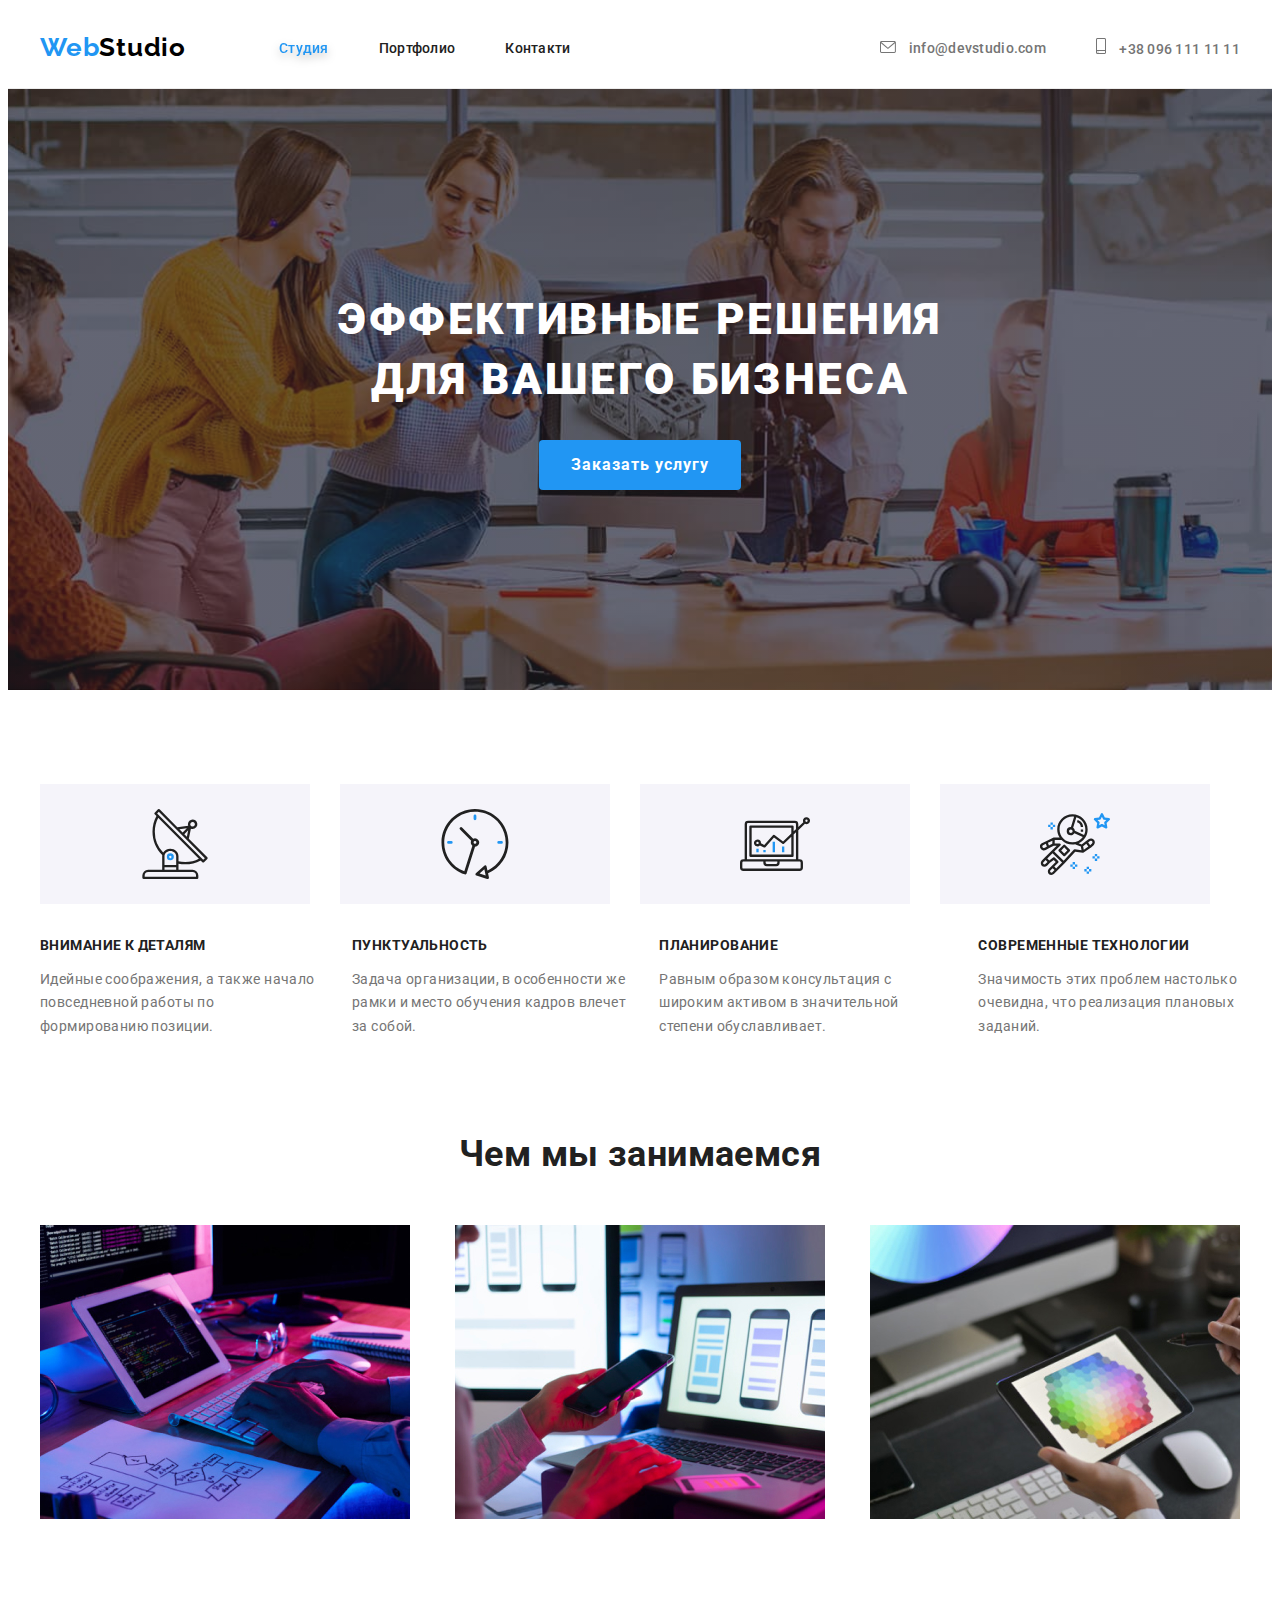
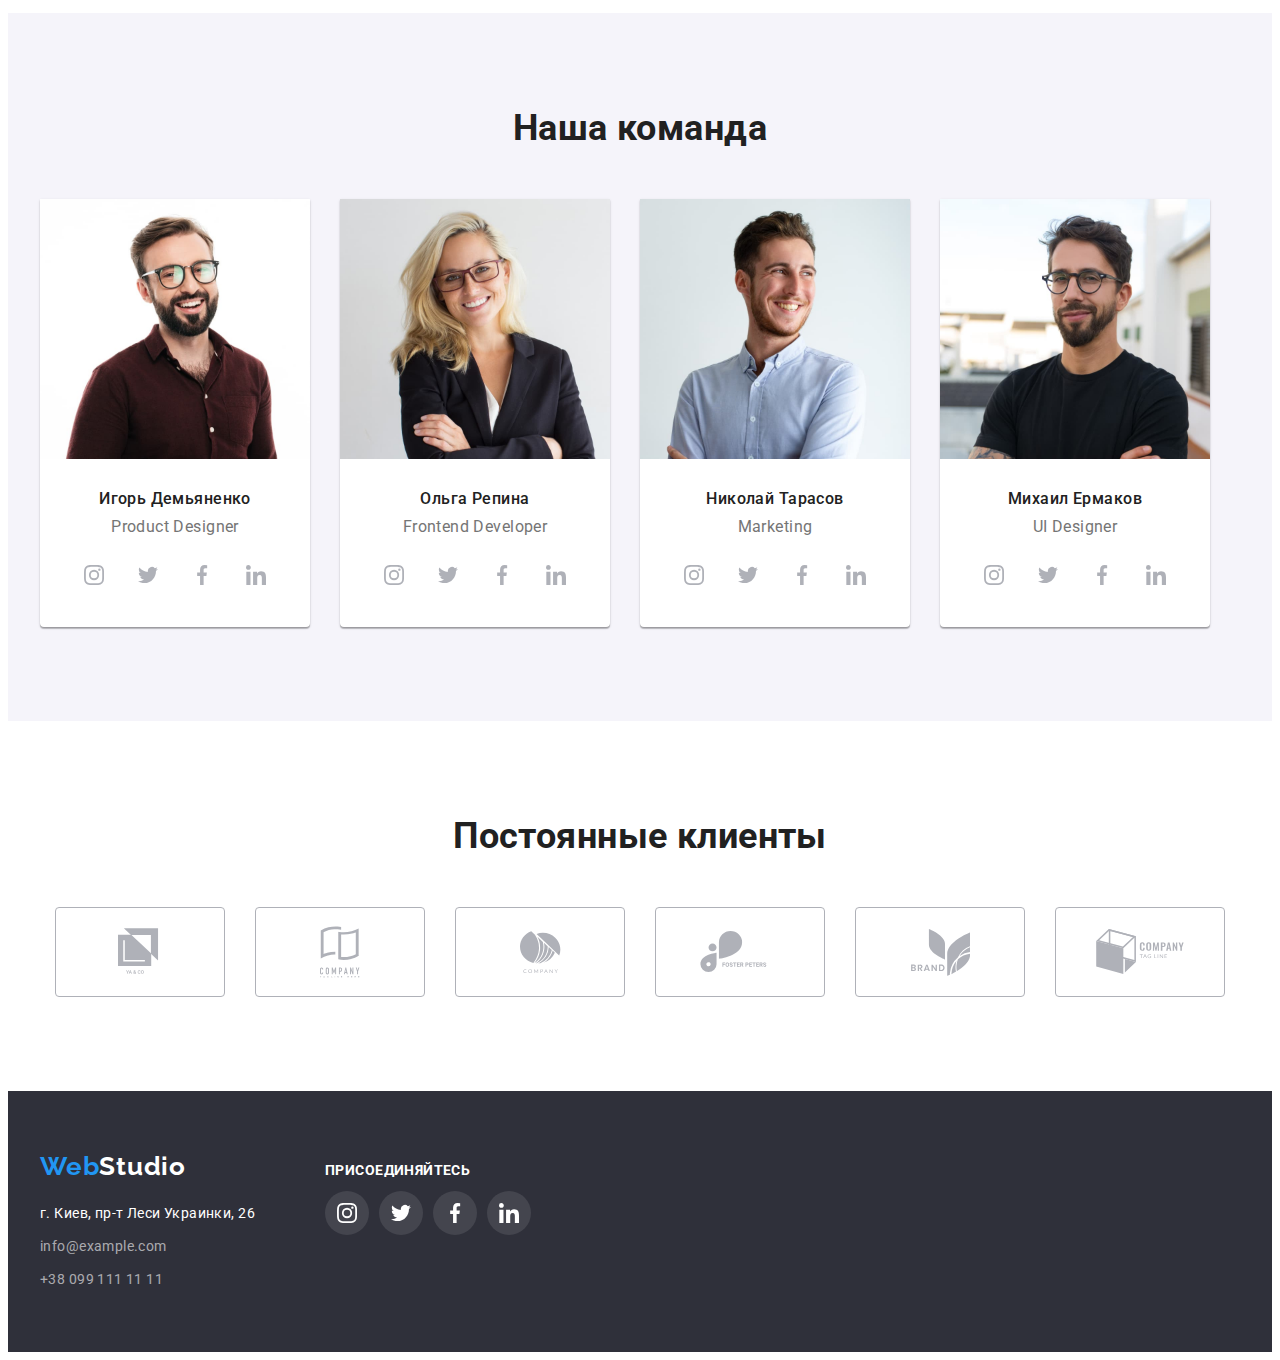
==== index.html @ 14f9cbc5 "карент лінк" ====
<!DOCTYPE html>
<html lang="ru">
  <head>
    <meta charset="UTF-8" />
    <title>Веб студия</title>
    <link
      rel="stylesheet"
      href="https://cdnjs.cloudflare.com/ajax/libs/modern-normalize/1.0.0/modern-normalize.min.css"
      integrity="sha512-ISS7cAi1PEhQ8jnbJpJZMd29NlhNj4AWYyLOSp2CE/CsHxTCu+r+t0D2yoJudVrd0/8fTVPUVDzY5Tvli75u/g=="
      crossorigin="anonymous"
    />
    <link rel="preconnect" href="https://fonts.gstatic.com" />
    <link
      href="https://fonts.googleapis.com/css2?family=Oleo+Script&family=Raleway:wght@700&family=Roboto:wght@400;500;700;900&display=swap"
      rel="stylesheet"
    />
    <link rel="stylesheet" href="./css/styles.css" />
  </head>

  <body>
    <header>
      <div class="container page-header">
        <nav class="main-nav">
          <a class="logo" href="/" target="_blank">
            <span class="logo">Web</span
            ><span class="logo header-studio">Studio</span>
          </a>

          <ul class="site-nav list">
            <li class="item">
              <div class="site-nav-current-div">
                <a class="link current" href="./" target="_blank"
                  ><span>Студия</span></a
                >
              </div>
            </li>
            <li class="item">
              <a class="link" href="./portfolio.html" target="_blank"
                >Портфолио</a
              >
            </li>
            <li class="item">
              <a class="link" href="" target="_blank">Контакти</a>
            </li>
          </ul>
        </nav>
        <ul class="contact list">
          <li class="item">
            <a class="link" href="mailto:info@devstudio.com">
              <svg class="contact-mail">
                <use
                  href="./images/maine/sprite.svg#icon-hat-envelopehover"
                ></use>
              </svg>
              info@devstudio.com
            </a>
          </li>
          <li class="item">
            <a class="link" href="tel:+380961111111">
              <svg class="contact-tel">
                <use href="./images/maine/sprite.svg#icon-hat-smartphone"></use>
              </svg>

              +38 096 111 11 11</a
            >
          </li>
        </ul>
      </div>
    </header>

    <main>
      <!--Секція 1. HERO. -->

      <div class="overlay">
        <section class="hero">
          <h1 class="hero-title">
            ЭФФЕКТИВНЫЕ РЕШЕНИЯ<br />
            ДЛЯ ВАШЕГО БИЗНЕСА
          </h1>
          <button class="button primary" type="button">Заказать услугу</button>
        </section>
      </div>

      <!--Секція 2. Benefits-->
      <section class="benefits">
        <div class="container">
          <h2 style="display: none">Преимущества</h2>
          <ul class="benefits-icon-list list">
            <li class="item">
              <div class="benefits-div-icon">
                <svg class="benefits-icon">
                  <use
                    href="./images/maine/sprite.svg#icon-benef-antenna"
                  ></use>
                </svg>
              </div>
            </li>
            <li class="item">
              <div class="benefits-div-icon">
                <svg class="benefits-icon">
                  <use href="./images/maine/sprite.svg#icon-benef-clock"></use>
                </svg>
              </div>
            </li>
            <li class="item">
              <div class="benefits-div-icon">
                <svg class="benefits-icon">
                  <use
                    href="./images/maine/sprite.svg#icon-benef-diagram"
                  ></use>
                </svg>
              </div>
            </li>
            <li class="item">
              <div class="benefits-div-icon">
                <svg class="benefits-icon">
                  <use
                    href="./images/maine/sprite.svg#icon-benef-astronaut"
                  ></use>
                </svg>
              </div>
            </li>
          </ul>

          <ul class="list benefits-list">
            <li class="item">
              <h3 class="list-title attention">Внимание к деталям</h3>
              <p class="benefits-details">
                Идейные соображения, а также начало повседневной работы по
                формированию позиции.
              </p>
            </li>
            <li class="item">
              <h3 class="list-title punctuality">Пунктуальность</h3>
              <p class="benefits-details">
                Задача организации, в особенности же рамки и место обучения
                кадров влечет за собой.
              </p>
            </li>
            <li class="item">
              <h3 class="list-title planning">Планирование</h3>
              <p class="benefits-details">
                Равным образом консультация с широким активом в значительной
                степени обуславливает.
              </p>
            </li>
            <li class="item">
              <h3 class="list-title-modern">Современные технологии</h3>
              <p class="benefits-details">
                Значимость этих проблем настолько очевидна, что реализация
                плановых заданий.
              </p>
            </li>
          </ul>
        </div>
      </section>

      <!--Секція 3. Чем мы занимаемся -->
      <section class="job">
        <div class="container">
          <h2>Чем мы занимаемся</h2>
          <ul class="job-list list">
            <li class="job-item">
              <a href="" target="_blank">
                <img
                  src="./images/maine/job-desktop-app.jpg"
                  alt="Десктопные приложения"
                  width="370"
                  height="294"
                />
              </a>
            </li>
            <li class="job-item">
              <a href="" target="_blank">
                <img
                  src="./images/maine/job-mobile-app.jpg"
                  alt="Мобильные приложения"
                  width="370"
                  height="294"
                />
              </a>
            </li>
            <li class="job-item">
              <a href="" target="_blank">
                <img
                  src="./images/maine/job-design.jpg"
                  alt="Дизайнерские решения"
                  width="370"
                  height="294"
                />
              </a>
            </li>
          </ul>
        </div>
      </section>

      <!--Секція 4. Наша команда.-->
      <section class="team">
        <div class="container">
          <h2>Наша команда</h2>
          <ul class="team-list list">
            <li class="item">
              <a href="" class="team-link" target="_blank">
                <img
                  src="./images/maine/team-demjaneneko.jpg"
                  alt="И.Демьяненко"
                  width="270"
                  height="260"
                />
                <h3>Игорь Демьяненко</h3>
                <p lang="en">Product Designer</p>
              </a>
              <ul class="socnetworks list">
                <li>
                  <a href="" class="soclink">
                    <svg class="soclink-icon">
                      <use
                        href="./images/maine/sprite.svg#icon-soc-instagram"
                      ></use>
                    </svg>
                  </a>
                </li>
                <li>
                  <a href="" class="soclink">
                    <svg class="soclink-icon">
                      <use
                        href="./images/maine/sprite.svg#icon-soc-twitter"
                      ></use>
                    </svg>
                  </a>
                </li>
                <li>
                  <a href="" class="soclink">
                    <svg class="soclink-icon">
                      <use
                        href="./images/maine/sprite.svg#icon-soc-facebook"
                      ></use>
                    </svg>
                  </a>
                </li>
                <li>
                  <a href="" class="soclink">
                    <svg class="soclink-icon">
                      <use
                        href="./images/maine/sprite.svg#icon-soc-linkedin"
                      ></use>
                    </svg>
                  </a>
                </li>
              </ul>
            </li>
            <li class="item">
              <a href="" class="team-link" target="_blank">
                <img
                  src="./images/maine/team-repina.jpg"
                  alt="O.Репина"
                  width="270"
                  height="260"
                />
                <h3>Ольга Репина</h3>
                <p lang="en">Frontend Developer</p>
              </a>
              <ul class="socnetworks list">
                <li>
                  <a href="" class="soclink">
                    <svg class="soclink-icon">
                      <use
                        href="./images/maine/sprite.svg#icon-soc-instagram"
                      ></use>
                    </svg>
                  </a>
                </li>
                <li>
                  <a href="" class="soclink">
                    <svg class="soclink-icon">
                      <use
                        href="./images/maine/sprite.svg#icon-soc-twitter"
                      ></use>
                    </svg>
                  </a>
                </li>
                <li>
                  <a href="" class="soclink">
                    <svg class="soclink-icon">
                      <use
                        href="./images/maine/sprite.svg#icon-soc-facebook"
                      ></use>
                    </svg>
                  </a>
                </li>
                <li>
                  <a href="" class="soclink">
                    <svg class="soclink-icon">
                      <use
                        href="./images/maine/sprite.svg#icon-soc-linkedin"
                      ></use>
                    </svg>
                  </a>
                </li>
              </ul>
            </li>
            <li class="item">
              <a href="" class="team-link" target="_blank">
                <img
                  src="./images/maine/team-tarasov.jpg"
                  alt="H.Тарасов"
                  width="270"
                  height="260"
                />
                <h3>Николай Тарасов</h3>
                <p lang="en">Marketing</p>
              </a>
              <ul class="socnetworks list">
                <li>
                  <a href="" class="soclink">
                    <svg class="soclink-icon">
                      <use
                        href="./images/maine/sprite.svg#icon-soc-instagram"
                      ></use>
                    </svg>
                  </a>
                </li>
                <li>
                  <a href="" class="soclink">
                    <svg class="soclink-icon">
                      <use
                        href="./images/maine/sprite.svg#icon-soc-twitter"
                      ></use>
                    </svg>
                  </a>
                </li>
                <li>
                  <a href="" class="soclink">
                    <svg class="soclink-icon">
                      <use
                        href="./images/maine/sprite.svg#icon-soc-facebook"
                      ></use>
                    </svg>
                  </a>
                </li>
                <li>
                  <a href="" class="soclink">
                    <svg class="soclink-icon">
                      <use
                        href="./images/maine/sprite.svg#icon-soc-linkedin"
                      ></use>
                    </svg>
                  </a>
                </li>
              </ul>
            </li>
            <li class="item">
              <a href="" class="team-link" target="_blank">
                <img
                  src="./images/maine/team-ermakov.jpg"
                  alt="M.Ермаков"
                  width="270"
                  height="260"
                />
                <h3>Михаил Ермаков</h3>
                <p lang="en">UI Designer</p>
              </a>
              <ul class="socnetworks list">
                <li>
                  <a href="" class="soclink">
                    <svg class="soclink-icon" width="20" height="20">
                      <use
                        href="./images/maine/sprite.svg#icon-soc-instagram"
                      ></use>
                    </svg>
                  </a>
                </li>
                <li>
                  <a href="" class="soclink">
                    <svg class="soclink-icon" width="20" height="20">
                      <use
                        href="./images/maine/sprite.svg#icon-soc-twitter"
                      ></use>
                    </svg>
                  </a>
                </li>
                <li>
                  <a href="" class="soclink">
                    <svg class="soclink-icon" width="20" height="20">
                      <use
                        href="./images/maine/sprite.svg#icon-soc-facebook"
                      ></use>
                    </svg>
                  </a>
                </li>
                <li>
                  <a href="" class="soclink">
                    <svg class="soclink-icon" width="20" height="20">
                      <use
                        href="./images/maine/sprite.svg#icon-soc-linkedin"
                      ></use>
                    </svg>
                  </a>
                </li>
              </ul>
            </li>
          </ul>
        </div>
      </section>
      <section class="clients">
        <div class="container">
          <h2>Постоянные клиенты</h2>
          <ul class="clients-list list">
            <li class="item">
              <a href="" class="link">
                <svg class="clients-icon icon-logo-1">
                  <use href="./images/maine/sprite.svg#icon-logo-1"></use>
                </svg>
              </a>
            </li>
            <li class="item">
              <a href="" class="link">
                <svg class="clients-icon icon-logo-2">
                  <use href="./images/maine/sprite.svg#icon-logo-2"></use>
                </svg>
              </a>
            </li>
            <li class="item">
              <a href="" class="link">
                <svg class="clients-icon icon-logo-3">
                  <use href="./images/maine/sprite.svg#icon-logo-3"></use>
                </svg>
              </a>
            </li>
            <li class="item">
              <a href="" class="link">
                <svg class="clients-icon icon-logo-4">
                  <use href="./images/maine/sprite.svg#icon-logo-4"></use>
                </svg>
              </a>
            </li>
            <li class="item">
              <a href="" class="link">
                <svg class="clients-icon icon-logo-5">
                  <use href="./images/maine/sprite.svg#icon-logo-5"></use>
                </svg>
              </a>
            </li>
            <li class="item">
              <a href="" class="link">
                <svg class="clients-icon icon-logo-6">
                  <use href="./images/maine/sprite.svg#icon-logo-6"></use>
                </svg>
              </a>
            </li>
          </ul>
        </div>
      </section>
    </main>

    <footer>
      <div class="container basement">
        <div class="footer-logo-address">
          <a class="logo" href="/" target="_blank"
            ><span class="logo web">Web</span
            ><span class="logo footer-studio">Studio</span></a
          >
          <address class="footer-address">
            <a
              class="link"
              href="https://goo.gl/maps/jxMF4LjYh5U93TxF9"
              target="_blank"
              >г. Киев, пр-т Леси Украинки, 26</a
            >
          </address>
          <ul class="list">
            <li>
              <a class="link mail" href="mailto:info@example.com"
                >info@example.com</a
              >
            </li>
            <li>
              <a class="link tel" href="tel:+380991111111">+38 099 111 11 11</a>
            </li>
          </ul>
        </div>

        <div class="footer-join-us">
          <b>присоединяйтесь </b>
          <ul class="socnetworks list">
            <li>
              <a href="" class="soclink">
                <svg class="soclink-icon" width="20" height="20">
                  <use
                    href="./images/maine/sprite.svg#icon-soc-instagram"
                  ></use>
                </svg>
              </a>
            </li>
            <li>
              <a href="" class="soclink">
                <svg class="soclink-icon" width="20" height="20">
                  <use href="./images/maine/sprite.svg#icon-soc-twitter"></use>
                </svg>
              </a>
            </li>
            <li>
              <a href="" class="soclink">
                <svg class="soclink-icon" width="20" height="20">
                  <use href="./images/maine/sprite.svg#icon-soc-facebook"></use>
                </svg>
              </a>
            </li>
            <li>
              <a href="" class="soclink">
                <svg class="soclink-icon" width="20" height="20">
                  <use href="./images/maine/sprite.svg#icon-soc-linkedin"></use>
                </svg>
              </a>
            </li>
          </ul>
        </div>
      </div>
    </footer>
  </body>
</html>
---- css/styles.css ----
/* цвет основного текста color: #212121;  */
/* вторичный цвет текста  color: #757575;*/
/* белый #FFFFFF  */
/* акцент color: #2196F3;*/
/* footer background: #2F303A; 
WEB color: #2196F3;
header STUDIO color: #000000;
footer STUDIO  color: #FFFFFF;
фон кнопки: #F5F4FA;
рамка на фото в портфоліо: #EEEEEE;

*/

/* 
font-family: 'Oleo Script', cursive;  
font-family: 'Raleway', sans-serif;
font-family: 'Roboto', sans-serif; */

:root {
  --maine-text-color: #212121;
  --secondary-text-color: #757575;
  --accent-color: #2196f3;
  --primary-white-color: #ffffff;
  --header-studio-color: #000000;
  --hero-background: #2f303a;
  --footer-background: #2f303a;
  --button-secondary-background: #f5f4fa;
  --frame-portfolio-photo: #eeeeee;
  --icons-color: #afb1b8;
}

body {
  color: var(--maine-text-color);
  font-family: 'Roboto', sans-serif;
  font-weight: 400;
  font-size: 14px;
  line-height: 1.12;
  letter-spacing: 0.03em;
}

.container {
  margin-left: auto;
  margin-right: auto;
  width: 1200px;
  padding-left: 15px;
  padding-right: 15px;
}

/* =============    HEADER   ============== */

.page-header,
.main-nav {
  display: flex;
  align-items: center;
}

header {
  border-bottom-width: 1px;
  border-bottom-style: solid;
  border-bottom-color: #ececec;
}

/* ===============  LOGO   ============= */

.logo {
  padding-top: 24px;
  padding-bottom: 25px;

  color: var(--accent-color);
  font-family: 'Raleway', sans-serif;
  font-weight: 700;
  font-size: 26px;
  line-height: 1.192;
  letter-spacing: 0.03em;
  text-decoration: none;
}

.header-studio {
  color: var(--header-studio-color);
}

.footer-studio {
  color: var(--primary-white-color);
}

.logo:hover,
.logo:focus {
  color: var(--accent-color);
}

.list {
  padding: 0;
  margin: 0;
  list-style: none;
}

/* ==============   SITE NAV header -============== */

.site-nav {
  display: flex;
  align-items: center;
  margin-left: 93px;
}

.site-nav .item:not(:last-child) {
  margin-right: 50px;
}

.site-nav .link {
  color: var(--maine-text-color);
  font-weight: 500;
  line-height: 1.143;
  letter-spacing: 0.02em;
  text-decoration: none;
}

.contact .item {
  display: flex;
  align-items: center;
  /* justify-content: center; */
  margin: 0;
}

.contact .link {
  color: var(--secondary-text-color);
  font-weight: 500;
  line-height: 1.143;
  letter-spacing: 0.02em;
  text-decoration: none;
}

.site-nav-current-div {
  position: relative;
}

.site-nav .current {
  filter: drop-shadow(0px 4px 4px rgba(0, 0, 0, 0.25));
}

.site-nav .current::after {
  position: absolute;
  bottom: 0;
  left: 0;
  content: '';
  /* display: block; */
  /* margin-top: 28px; */
  height: 4px;
  background-color: var(--accent-color);
  border-radius: 2px;
}

.contact-mail,
.contact-tel {
  fill: currentColor;
}

.contact-mail {
  width: 16px;
  height: 12px;
  margin-right: 10px;
}

.contact-tel {
  width: 10px;
  height: 16px;
  margin-right: 10px;
}

/* ========    КОНТАКТИ header*/

header .contact {
  display: flex;
  margin-left: auto;
}

.contact .item + .item {
  margin-left: 50px;
}
/* ХОВЕР та ФОКУС для Навігація + контакти ) */

.site-nav .link:hover,
.site-nav .link:focus,
.contact .link:hover,
.contact .link:focus {
  color: var(--accent-color);
}

/* ==============    ПОТОЧНА СТОРІНКА */

.site-nav .current {
  color: var(--accent-color);
}

/* ============     BUTTON   ============*/

.button {
  color: var(--maine-text-color);
  background-color: var(--button-secondary-background);
  font-family: inherit;
  font-weight: 500;
  font-size: 16px;
  line-height: 1.63;
  align-items: center;
  letter-spacing: 0.03em;
  text-decoration: none;

  border-radius: 4px;
  padding: 10px 32px;
  display: block;
  min-width: 200px;
  border: 0px;
  margin-left: auto;
  margin-right: auto;

  cursor: pointer;
}

.button:hover,
.button:focus {
  color: var(--primary-white-color);
  background-color: var(--accent-color);
}

/* ===========  BUTTON  HERO (PRIMARY) =============  */

.button.primary {
  color: var(--primary-white-color);
  background-color: var(--accent-color);

  font-weight: 700;
  line-height: 1.88;
  letter-spacing: 0.06em;
}

/*============== BUTTON PORTFOLIO(SECONDARY)======= */

.navigation {
  display: flex;
  margin-bottom: 50px;
  justify-content: center;
  align-items: start;
}

.navigation .item + .item {
  margin-left: 8px;
}

.button.secondary {
  color: var(--maine-text-color);
  background-color: var(--button-secondary-background);
  padding: 6px 22px;
}

.button.secondary:hover,
.button.secondary:focus {
  color: var(--primary-white-color);
  background-color: var(--accent-color);
}

.button.secondary.all {
  min-width: 73px;
}

.button.secondary.web {
  min-width: 128px;
}

.button.secondary.app {
  min-width: 145px;
}

.button.secondary.design {
  min-width: 103px;
}

.button.secondary.marketing {
  min-width: 130px;
}

/* ================ПОРТФОЛІО========================*/

.portfolio {
  padding-top: 94px;
  padding-bottom: 94px;
}

.portfolio-link {
  text-decoration: none;
}

.portfolio-list {
  display: flex;
  flex-wrap: wrap;
  margin: -15px;
}

.portfolio-item {
  /* width: 370px; */
  flex-basis: calc(100% / 3 - 30px);
  margin: 15px;

  background-color: var(--primary-white-color);
  outline: 1px solid var(--frame-portfolio-photo);
}

.portfolio-link {
  display: block;
}

.portfolio-link:hover,
.portfolio-link:focus {
  box-shadow: 0px 1px 1px rgba(0, 0, 0, 0.12), 0px 4px 4px rgba(0, 0, 0, 0.06),
    1px 4px 6px rgba(0, 0, 0, 0.16);
}

.portfolio-link {
  margin: 0;
}

/* .portfolio-item:not(:nth-child(3n)) {
  margin-right: 30px;
}

.portfolio-item:not(:nth-last-child(-n + 3)) {
  margin-bottom: 30px;
} */

.portfolio-text {
  padding: 20px 24px;
}

.portfolio-title {
  margin-top: 0px;
  margin-bottom: 4px;

  color: var(--maine-text-color);
  font-weight: 700;
  font-size: 18px;
  line-height: 2;
  letter-spacing: 0.06em;
}

.portfolio-type {
  margin: 0px;

  color: var(--secondary-text-color);
  font-size: 16px;
}

/* ==============      HERO  =================== */

.hero-title {
  color: var(--primary-white-color);
  font-weight: 900;
  font-size: 44px;
  line-height: 1.37;
  letter-spacing: 0.06em;

  margin-top: 0px;
  margin-bottom: 30px;
}

.hero {
  text-align: center;
  padding-top: 200px;
  padding-bottom: 200px;
}

.overlay {
  max-width: 1600px;
  min-height: 600px;
  margin-left: auto;
  margin-right: auto;
  background-color: var(--hero-background);
  background-image: linear-gradient(
      to right,
      rgba(47, 48, 58, 0.4),
      rgba(47, 48, 58, 0.4)
    ),
    url(../images/maine/hero-bg-opt.jpg);

  background-repeat: no-repeat;
  background-position: center;
  background-size: cover;
}

/* =============== BENEFITS =========== */

.benefits {
  padding-top: 94px;
  padding-bottom: 94px;
}

.benefits-icon-list {
  display: flex;
  margin-bottom: 30px;
  /* margin-left: -30px;
  margin-bottom: -30px; */
}

.benefits-icon-list .item {
  width: 270px;
  height: 120px;
  background-color: var(--button-secondary-background);
  /* margin-left: 30px;
  margin-bottom: 30px; */
}

.benefits-icon-list .item + .item {
  margin-left: 30px;
}

.benefits-div-icon {
  display: flex;
  justify-content: center;
  align-items: center;
  width: 100%;
  height: 100%;
}

.benefits-icon {
  width: 70px;
  height: 70px;
  /* fill: red; */
}

.benefits h3 {
  font-weight: 700;
  font-size: 14px;
  line-height: 1.71;
  letter-spacing: 0.03em;
  text-transform: uppercase;

  margin-top: 0px;
  margin-bottom: 10px;
}

.benefits p {
  margin-top: 0px;
  margin-bottom: 0px;

  color: var(--secondary-text-color);
  line-height: 1.71;
}

.benefits-list {
  display: flex;
}

.benefits .item + .item {
  margin-left: 30px;
}

/* ===============  JOB====Чем мы занимаемся*/

.job {
  padding-bottom: 94px;
}

.job-list {
  display: flex;
  justify-content: space-between;
}

.job-item {
  margin: 0px;
}

.job-list .job-item + .job-item {
  margin-left: 30px;
}

.job h2,
.team h2,
.clients h2 {
  font-weight: 700;
  font-size: 36px;
  line-height: 1.167;
  text-align: center;

  margin-top: 0px;
  margin-bottom: 50px;
}

.job img,
.team img,
.portfolio img {
  display: block;
}

/* ==================   TEAM  ===Наша команда */

.team-list,
.socnetworks {
  display: flex;
  margin: 0;
  padding: 0;
}

.team-list .item + .item {
  margin-left: 30px;
}

.team .item {
  background-color: var(--primary-white-color);
  box-shadow: 0px 1px 3px rgba(0, 0, 0, 0.12), 0px 1px 1px rgba(0, 0, 0, 0.14),
    0px 2px 1px rgba(0, 0, 0, 0.2);
  border-radius: 0px 0px 4px 4px;
}

.team {
  padding-top: 94px;
  padding-bottom: 94px;

  background-color: var(--button-secondary-background);
}

.team-link {
  color: var(--maine-text-color);
  text-decoration: none;
  outline: none;
}

.team h3 {
  font-weight: 500;
  font-size: 16px;
  line-height: 1.192;

  margin-top: 0px;
  margin-bottom: 10px;
  text-align: center;
}

.team p {
  color: var(--secondary-text-color);
  font-weight: 400;
  font-size: 16px;
  line-height: 1.17;

  margin-top: 0px;
  text-align: center;
}

.team img {
  margin-top: 0px;
  margin-bottom: 30px;
}

/* ========= СОЦМЕРЕЖІ team========== */

.socnetworks {
  display: flex;
  margin: 16px 32px 30px;
}

.socnetworks li {
  width: 44px;
  height: 44px;
}

.soclink {
  display: flex;
  width: 100%;
  height: 100%;
  justify-content: center;
  align-items: center;

  color: var(--icons-color);
  border-radius: 50%;
}

.soclink-icon {
  width: 20px;
  height: 20px;
  fill: currentColor;
}

.socnetworks li,
.soclink {
  padding: 0;
  margin: 0;
}

.socnetworks li + li {
  margin-left: 10px;
}

.soclink:hover {
  box-shadow: 0px 4px 4px rgba(0, 0, 0, 0.25);
}

.soclink:focus {
  color: var(--primary-white-color);
  background-color: var(--accent-color);
  outline: none;
}

/* ===============CLIENTS=========== */

section.clients {
  padding-top: 94px;
  padding-bottom: 94px;
}

.clients-list {
  display: flex;
  justify-content: center;
  align-items: center;
}

.clients .item {
  width: 170px;
  height: 90px;
}

.clients .link {
  display: flex;
  width: 100%;
  height: 100%;
  justify-content: center;
  align-items: center;

  color: var(--icons-color);
  border: 1px solid #afb1b8;
  box-sizing: border-box;
  border-radius: 4px;
}

.clients .item + .item {
  margin-left: 30px;
}

.clients-icon {
  fill: currentColor;
}

.clients .link:hover,
.clients .link:focus {
  color: var(--accent-color);
  border: 1px solid var(--accent-color);
}

.icon-logo-1 {
  width: 44.27px;
  height: 49.23px;
}

.icon-logo-2 {
  width: 40px;
  height: 52px;
}

.icon-logo-3 {
  width: 41px;
  height: 42.6px;
}

.icon-logo-4 {
  width: 79.66px;
  height: 42.02px;
}

.icon-logo-5 {
  width: 59px;
  height: 47px;
}

.icon-logo-6 {
  width: 88.48px;
  height: 45.44px;
}

/* =============   FOOTER========================= */

footer {
  background-color: var(--footer-background);
  padding-top: 60px;
  padding-bottom: 60px;
}

footer .container {
  display: flex;
  align-items: baseline;
}

.footer-logo-address,
.footer-join-us {
  display: flex;
  flex-direction: column;
}

.footer-join-us {
  margin-left: 70px;
}

footer .socnetworks {
  margin: 0;
  padding: 0;
}

footer .soclink {
  color: var(--primary-white-color);
  background: rgba(255, 255, 255, 0.1);
}

footer .soclink:hover,
footer .soclink:focus {
  background-color: var(--accent-color);
  outline: none;
}

.footer-logo-address > .logo {
  padding: 0px;
  margin-bottom: 20px;
}

.basement .web,
.basement .footer-studio {
  display: inline-block;
  padding: 0;
}

.basement .link {
  margin-bottom: 9px;
  display: inline-block;
  line-height: 1.71;
}

.basement .tel {
  margin-bottom: 0;
}

.footer-address > .link {
  color: var(--primary-white-color);
  font-style: normal;
  text-decoration: none;
}

.basement .mail,
.basement .tel {
  color: #ffffff99;
  text-decoration: none;
}

footer b {
  margin-bottom: 20px;

  font-weight: 700;
  font-size: 14px;
  line-height: 1.142px;
  letter-spacing: 0.03em;
  text-transform: uppercase;
  color: var(--primary-white-color);
}

/* ============================================== */
/* .visually-hidden:not(:focus):not(:active),
input[type="checkbox"].visually-hidden,
input[type="radio"].visually-hidden {
  position: absolute;
  width: 1px;
  height: 1px;
  margin: -1px;
  border: 0;
  padding: 0;
  white-space: nowrap;
  clip-path: inset(100%);
  clip: rect(0 0 0 0);
  overflow: hidden;
} */ ;
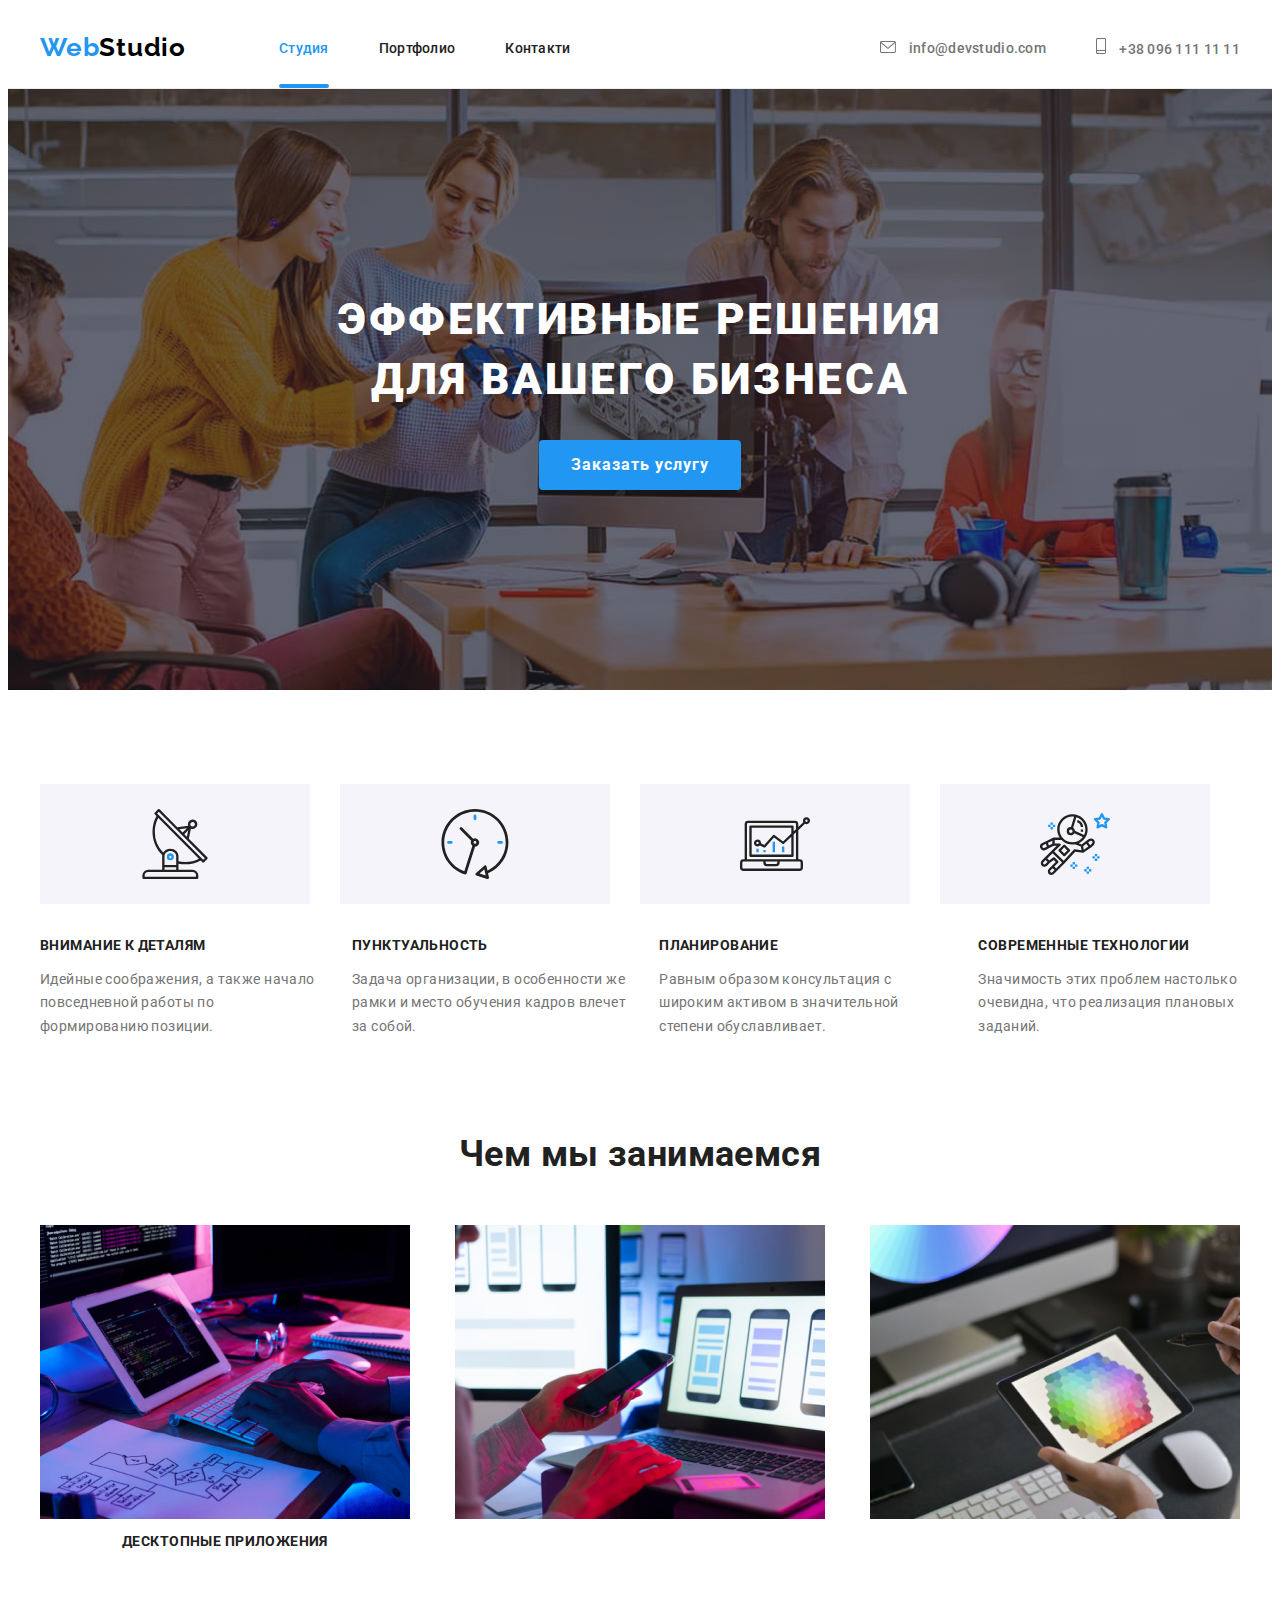
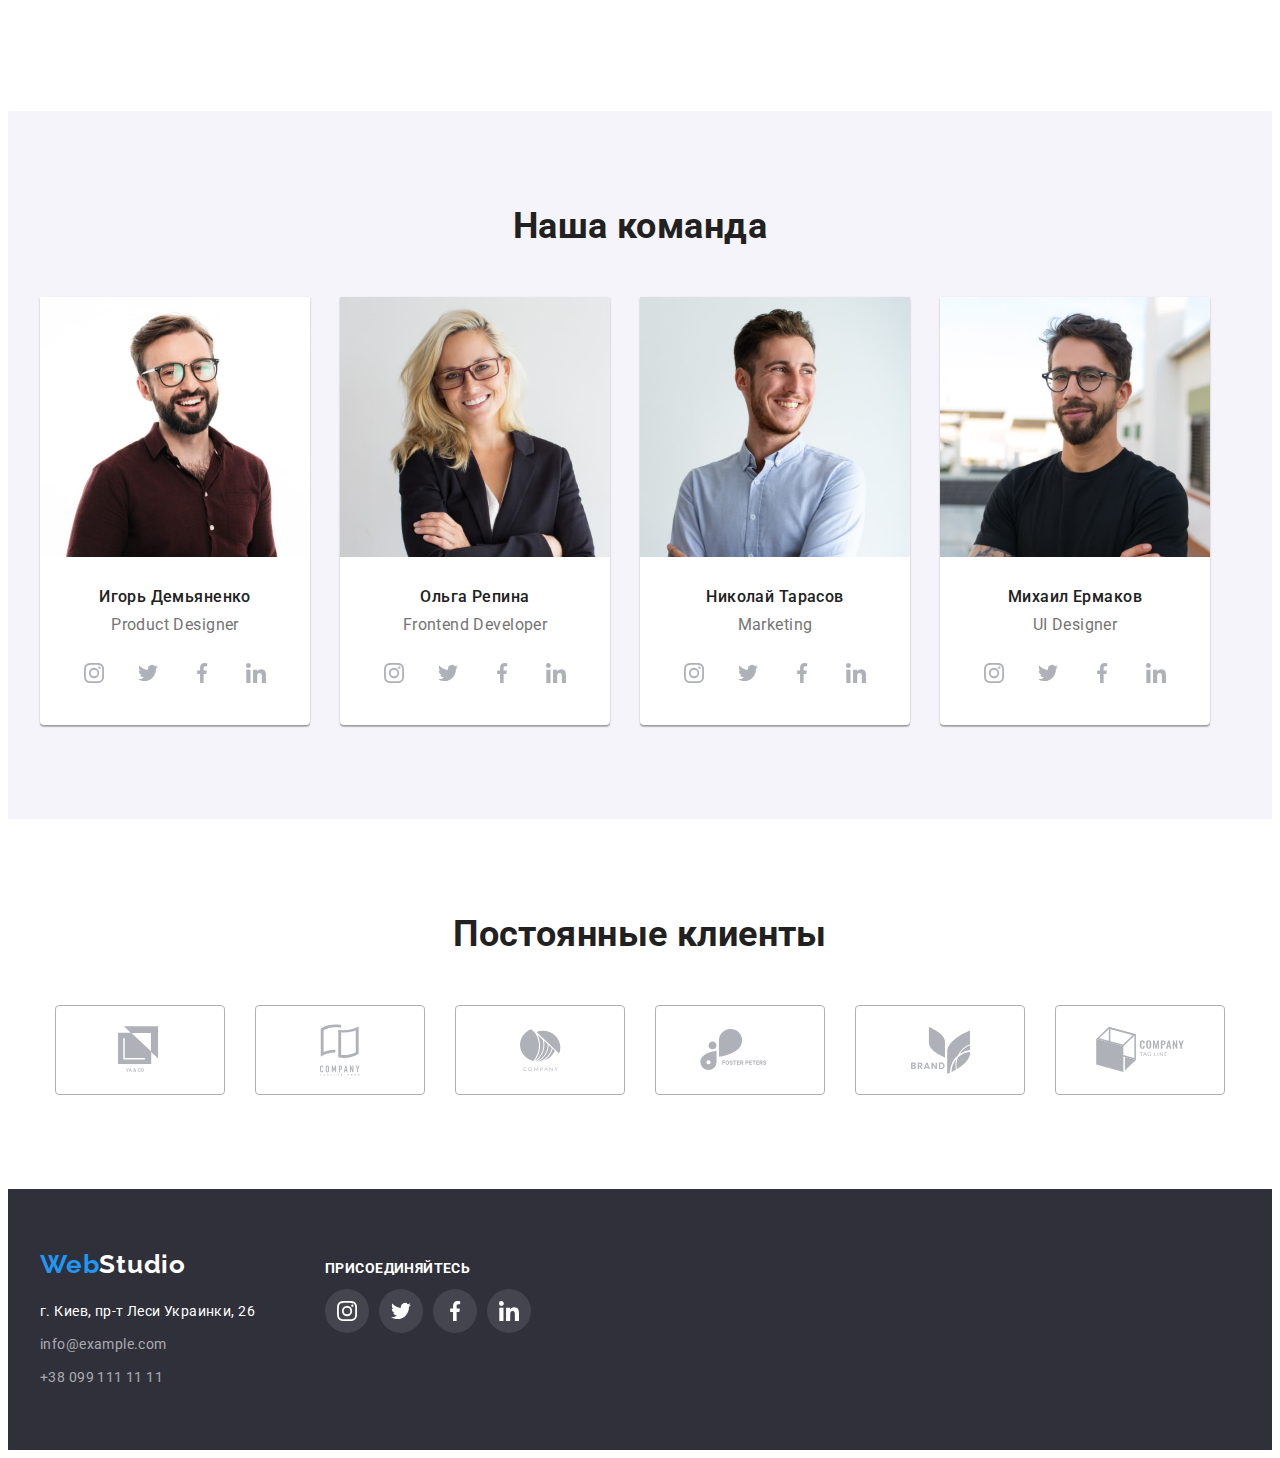
==== commit b6cb8f6e: "підкерслювання в карент сторінці" ====
--- a/index.html
+++ b/index.html
@@ -28,11 +28,9 @@
 
           <ul class="site-nav list">
             <li class="item">
-              <div class="site-nav-current-div">
-                <a class="link current" href="./" target="_blank"
-                  ><span>Студия</span></a
-                >
-              </div>
+              <a class="link current" href="./" target="_blank"
+                ><span>Студия</span></a
+              >
             </li>
             <li class="item">
               <a class="link" href="./portfolio.html" target="_blank"
@@ -161,13 +159,16 @@
           <h2>Чем мы занимаемся</h2>
           <ul class="job-list list">
             <li class="job-item">
-              <a href="" target="_blank">
-                <img
-                  src="./images/maine/job-desktop-app.jpg"
-                  alt="Десктопные приложения"
-                  width="370"
-                  height="294"
-                />
+              <a class="job-link" href="" target="_blank">
+                <div class="job-div">
+                  <img
+                    src="./images/maine/job-desktop-app.jpg"
+                    alt="Десктопные приложения"
+                    width="370"
+                    height="294"
+                  />
+                  <p class="job-text">Десктопные приложения</p>
+                </div>
               </a>
             </li>
             <li class="job-item">
--- a/css/styles.css
+++ b/css/styles.css
@@ -107,6 +107,9 @@
 }
 
 .site-nav .link {
+  padding-top: 32px;
+  padding-bottom: 32px;
+
   color: var(--maine-text-color);
   font-weight: 500;
   line-height: 1.143;
@@ -129,12 +132,41 @@
   text-decoration: none;
 }
 
+/* варіант 1 */
+
+.site-nav .current {
+  position: relative;
+  color: var(--accent-color);
+}
+
+.site-nav .current::after {
+  position: absolute;
+  content: '';
+  bottom: 0;
+  left: 0;
+  display: block;
+  /* margin-top: 28px; */
+  height: 4px;
+  width: 100%;
+  background-color: var(--accent-color);
+  border-radius: 2px;
+  align-self: flex-end;
+}
+
+/* варіант 1-A */
+
+/* 
 .site-nav-current-div {
+  display: flex;
+}
+.site-nav .current {
+  align-self: flex-end;
+} */
+
+/* варіант 2 */
+
+/* .site-nav-current-div {
   position: relative;
-}
-
-.site-nav .current {
-  filter: drop-shadow(0px 4px 4px rgba(0, 0, 0, 0.25));
 }
 
 .site-nav .current::after {
@@ -142,12 +174,19 @@
   bottom: 0;
   left: 0;
   content: '';
-  /* display: block; */
-  /* margin-top: 28px; */
   height: 4px;
   background-color: var(--accent-color);
   border-radius: 2px;
-}
+} */
+
+/* варіант 3 */
+/* .site-nav-current-div {
+  flex-direction: column;
+}
+.site-nav .current::after {
+  flex-grow: 1;
+}
+*/
 
 .contact-mail,
 .contact-tel {
@@ -182,12 +221,6 @@
 .site-nav .link:focus,
 .contact .link:hover,
 .contact .link:focus {
-  color: var(--accent-color);
-}
-
-/* ==============    ПОТОЧНА СТОРІНКА */
-
-.site-nav .current {
   color: var(--accent-color);
 }
 
@@ -486,6 +519,20 @@
 .team img,
 .portfolio img {
   display: block;
+}
+
+.job-link {
+  color: var(--maine-text-color);
+  font-weight: 700;
+  font-size: 14px;
+  line-height: 1.143;
+  text-align: center;
+  text-transform: uppercase;
+  text-decoration: none;
+}
+
+.job-text {
+  min-height: 70px;
 }
 
 /* ==================   TEAM  ===Наша команда */
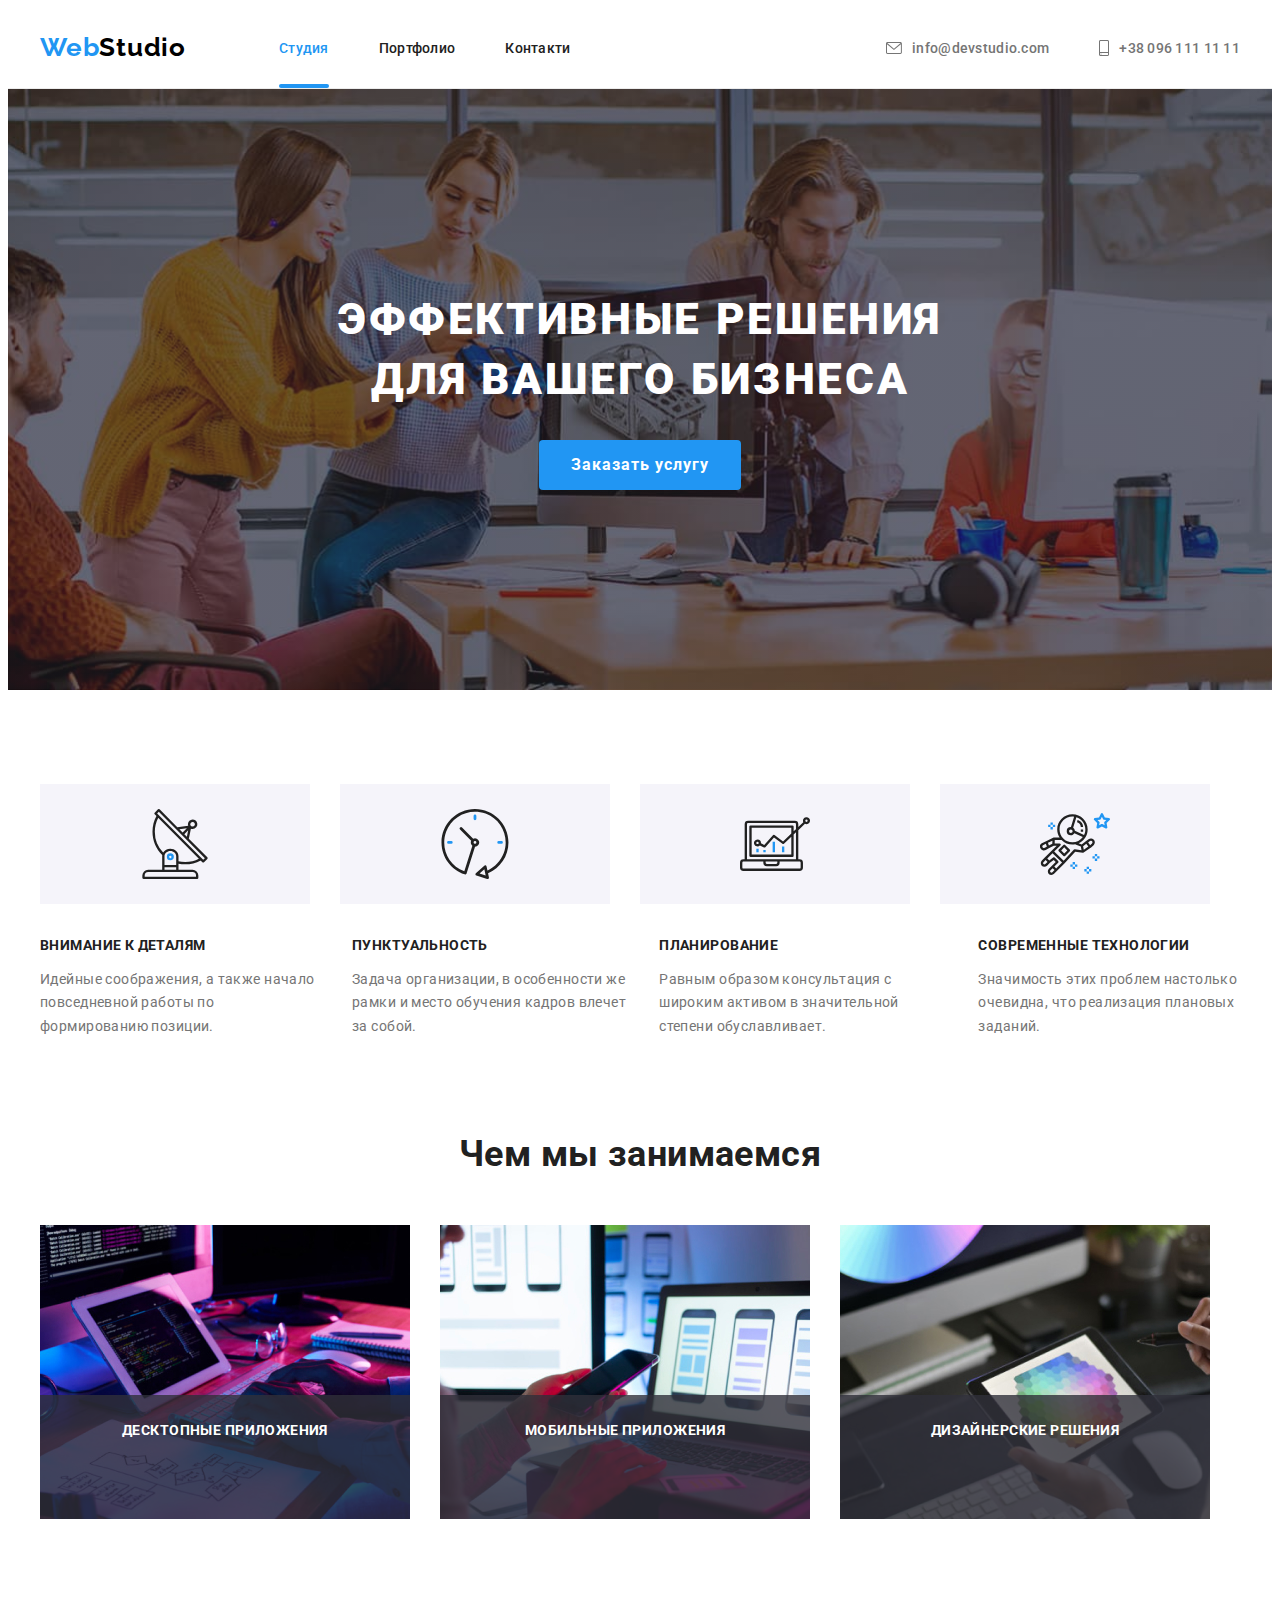
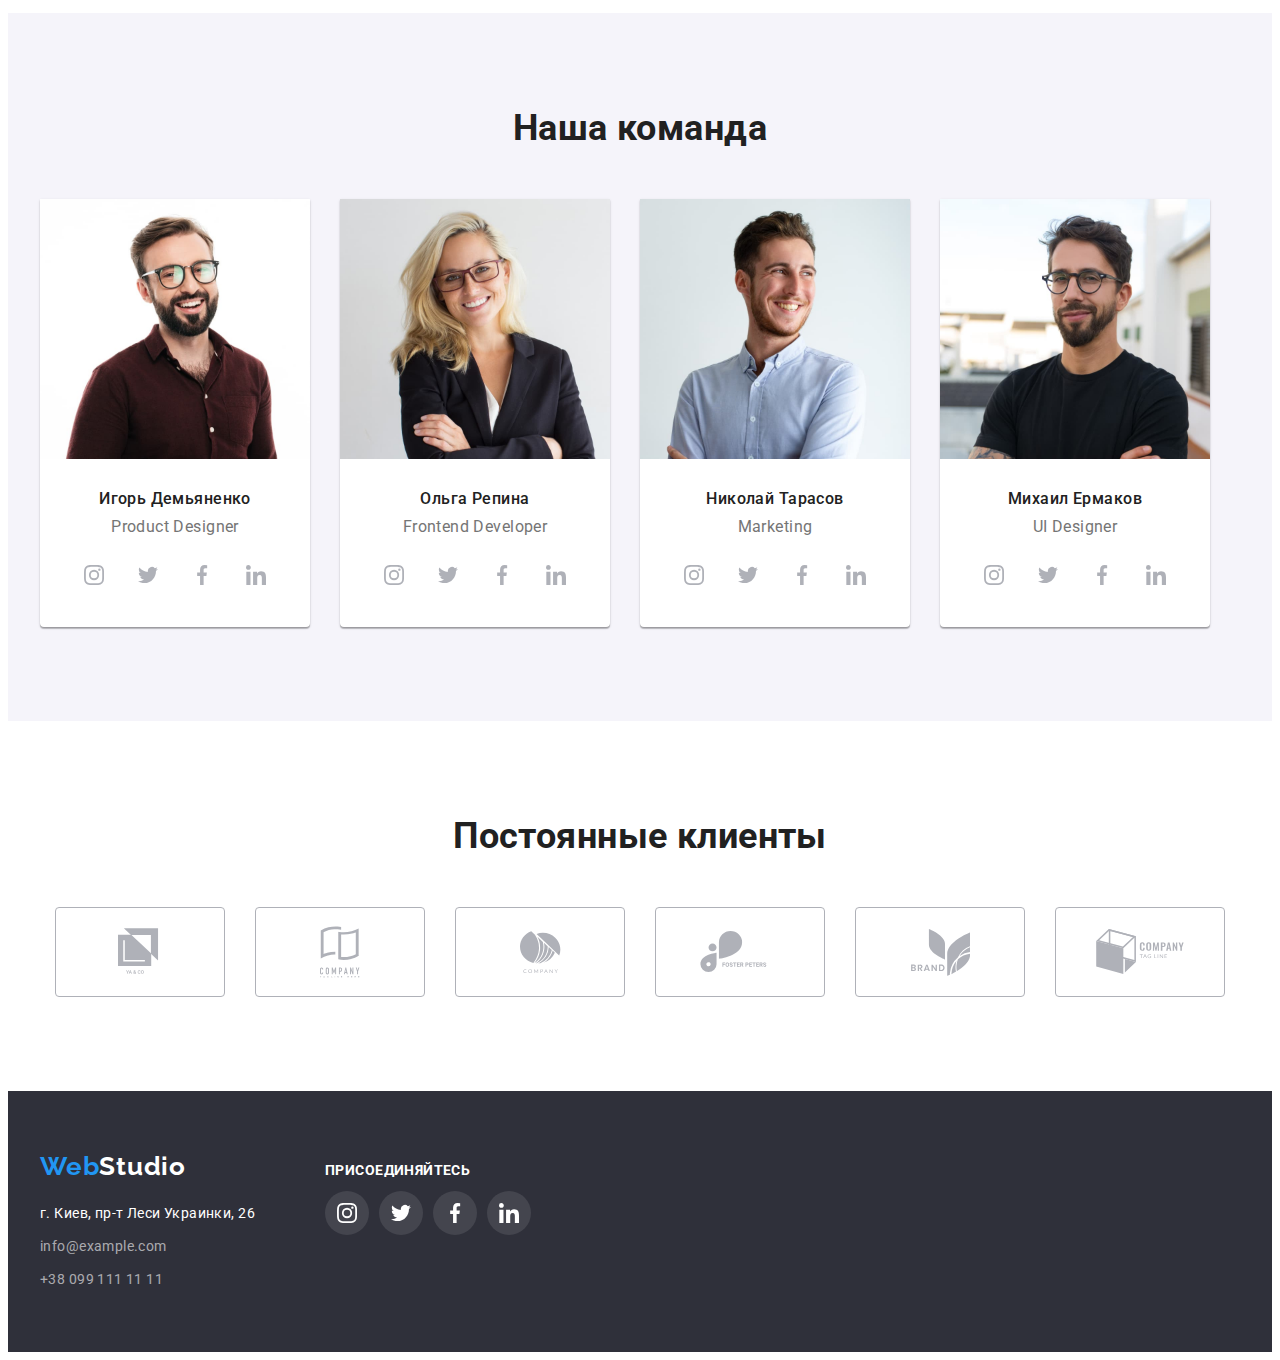
==== commit 5ab9dccc: "невдала спроба оверлея через біфор" ====
--- a/index.html
+++ b/index.html
@@ -160,7 +160,7 @@
           <ul class="job-list list">
             <li class="job-item">
               <a class="job-link" href="" target="_blank">
-                <div class="job-div">
+                <div class="job-thumb">
                   <img
                     src="./images/maine/job-desktop-app.jpg"
                     alt="Десктопные приложения"
@@ -173,22 +173,28 @@
             </li>
             <li class="job-item">
               <a href="" target="_blank">
-                <img
-                  src="./images/maine/job-mobile-app.jpg"
-                  alt="Мобильные приложения"
-                  width="370"
-                  height="294"
-                />
+                <div class="job-thumb">
+                  <img
+                    src="./images/maine/job-mobile-app.jpg"
+                    alt="Мобильные приложения"
+                    width="370"
+                    height="294"
+                  />
+                  <p class="job-text">Мобильные приложения</p>
+                </div>
               </a>
             </li>
             <li class="job-item">
               <a href="" target="_blank">
-                <img
-                  src="./images/maine/job-design.jpg"
-                  alt="Дизайнерские решения"
-                  width="370"
-                  height="294"
-                />
+                <div class="job-thumb">
+                  <img
+                    src="./images/maine/job-design.jpg"
+                    alt="Дизайнерские решения"
+                    width="370"
+                    height="294"
+                  />
+                  <p class="job-text">Дизайнерские решения</p>
+                </div>
               </a>
             </li>
           </ul>
--- a/css/styles.css
+++ b/css/styles.css
@@ -145,7 +145,6 @@
   bottom: 0;
   left: 0;
   display: block;
-  /* margin-top: 28px; */
   height: 4px;
   width: 100%;
   background-color: var(--accent-color);
@@ -153,41 +152,6 @@
   align-self: flex-end;
 }
 
-/* варіант 1-A */
-
-/* 
-.site-nav-current-div {
-  display: flex;
-}
-.site-nav .current {
-  align-self: flex-end;
-} */
-
-/* варіант 2 */
-
-/* .site-nav-current-div {
-  position: relative;
-}
-
-.site-nav .current::after {
-  position: absolute;
-  bottom: 0;
-  left: 0;
-  content: '';
-  height: 4px;
-  background-color: var(--accent-color);
-  border-radius: 2px;
-} */
-
-/* варіант 3 */
-/* .site-nav-current-div {
-  flex-direction: column;
-}
-.site-nav .current::after {
-  flex-grow: 1;
-}
-*/
-
 .contact-mail,
 .contact-tel {
   fill: currentColor;
@@ -210,6 +174,11 @@
 header .contact {
   display: flex;
   margin-left: auto;
+}
+.contact .link {
+  display: flex;
+  align-items: center;
+  justify-content: center;
 }
 
 .contact .item + .item {
@@ -288,6 +257,8 @@
 .button.secondary:focus {
   color: var(--primary-white-color);
   background-color: var(--accent-color);
+  box-shadow: 0px 3px 1px rgba(0, 0, 0, 0.1), 0px 1px 2px rgba(0, 0, 0, 0.08),
+    0px 2px 2px rgba(0, 0, 0, 0.12);
 }
 
 .button.secondary.all {
@@ -379,6 +350,79 @@
   color: var(--secondary-text-color);
   font-size: 16px;
 }
+
+.portfolio-overlay {
+  position: relative;
+}
+
+.portfolio-overlay-text {
+  position: absolute;
+  margin: 0;
+  padding: 63px 24px;
+  width: 100%;
+  height: 100%;
+  top: 0px;
+  left: 0px;
+
+  color: var(--primary-white-color);
+  background-color: rgba(33, 150, 243, 0.9);
+  font-weight: 400;
+  font-size: 18px;
+  line-height: 1.556;
+  letter-spacing: 0.03;
+}
+
+/* .portfolio-overlay,
+.portfolio-img {
+  position: relative;
+}
+
+.portfolio-img::before {
+  display: inline-block;
+  position: absolute;
+
+  content: 'Технокряк это современная площадка распространения коронавируса. Компании используют эту платформу для цифрового шпионажа и атак на защищённые сервера конкурентов.';
+  width: 100%;
+  height: 100%;
+
+  top: 0px;
+  left: 0px;
+
+  color: var(--primary-white-color);
+  background-color: rgba(33, 150, 243, 0.9);
+  font-weight: 400;
+  font-size: 18px;
+  line-height: 1.556;
+  letter-spacing: 0.03;
+} */
+
+/* .portfolio-link {
+  position: relative;
+} */
+
+/* .portfolio-link::before {
+  display: inline-block;
+  position: absolute;
+
+  content: 'Технокряк это современная площадка распространения коронавируса. Компании используют эту платформу для цифрового шпионажа и атак на защищённые сервера конкурентов.';
+  width: 100%;
+  height: 100%;
+  
+
+  top: 0px;
+  left: 0px;
+
+  color: var(--primary-white-color);
+  background-color: rgba(33, 150, 243, 0.9);
+  font-weight: 400;
+  font-size: 18px;
+  line-height: 1.556;
+  letter-spacing: 0.03;
+} */
+
+/* transform: translate(-50%, 50%);
+  top: 50%;
+  left: 50%; */
 
 /* ==============      HERO  =================== */
 
@@ -492,7 +536,10 @@
 
 .job-list {
   display: flex;
-  justify-content: space-between;
+}
+
+.job-link {
+  text-decoration: none;
 }
 
 .job-item {
@@ -521,18 +568,27 @@
   display: block;
 }
 
-.job-link {
-  color: var(--maine-text-color);
+.job-text {
+  min-height: 70px;
+  margin: 0;
+
+  color: var(--primary-white-color);
   font-weight: 700;
   font-size: 14px;
   line-height: 1.143;
   text-align: center;
   text-transform: uppercase;
-  text-decoration: none;
-}
-
+  padding: 27px 0;
+}
+
+.job-thumb {
+  position: relative;
+}
 .job-text {
-  min-height: 70px;
+  position: absolute;
+  bottom: 0;
+  width: 100%;
+  background: rgba(47, 48, 58, 0.8);
 }
 
 /* ==================   TEAM  ===Наша команда */
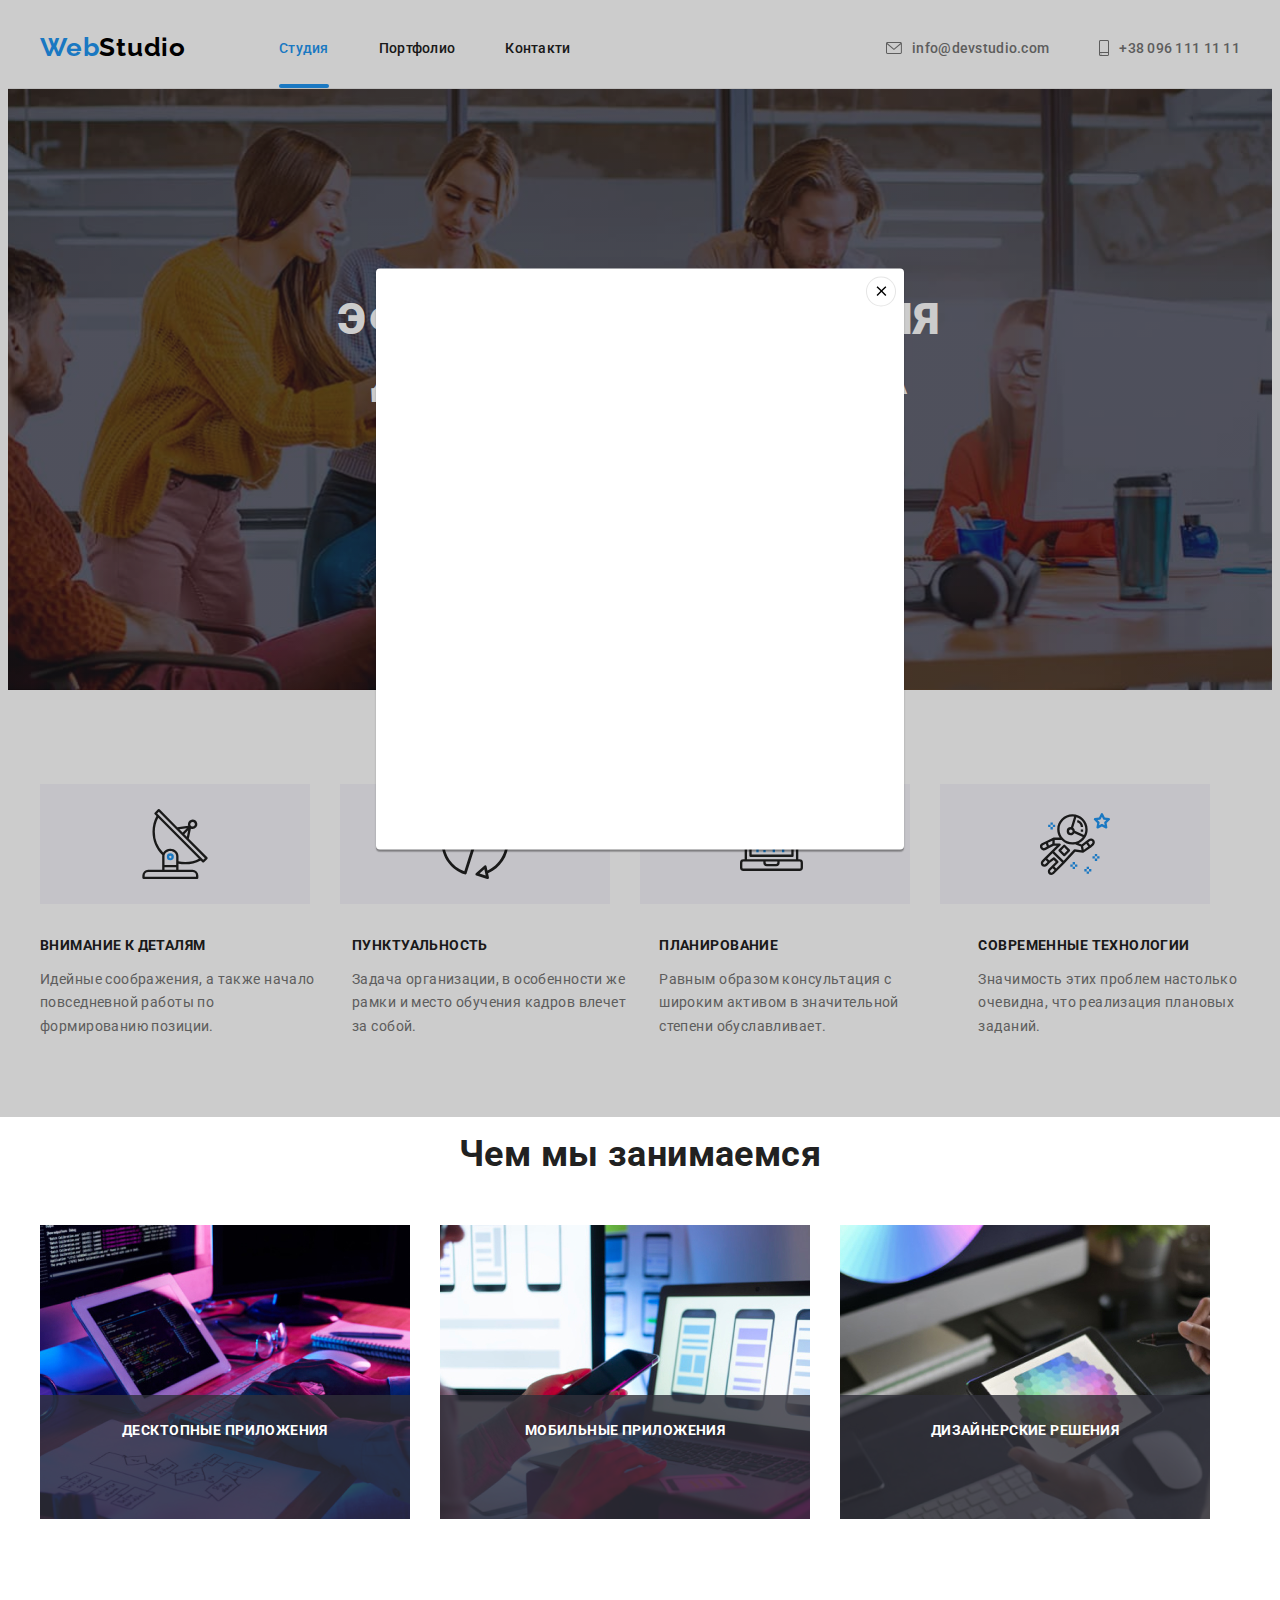
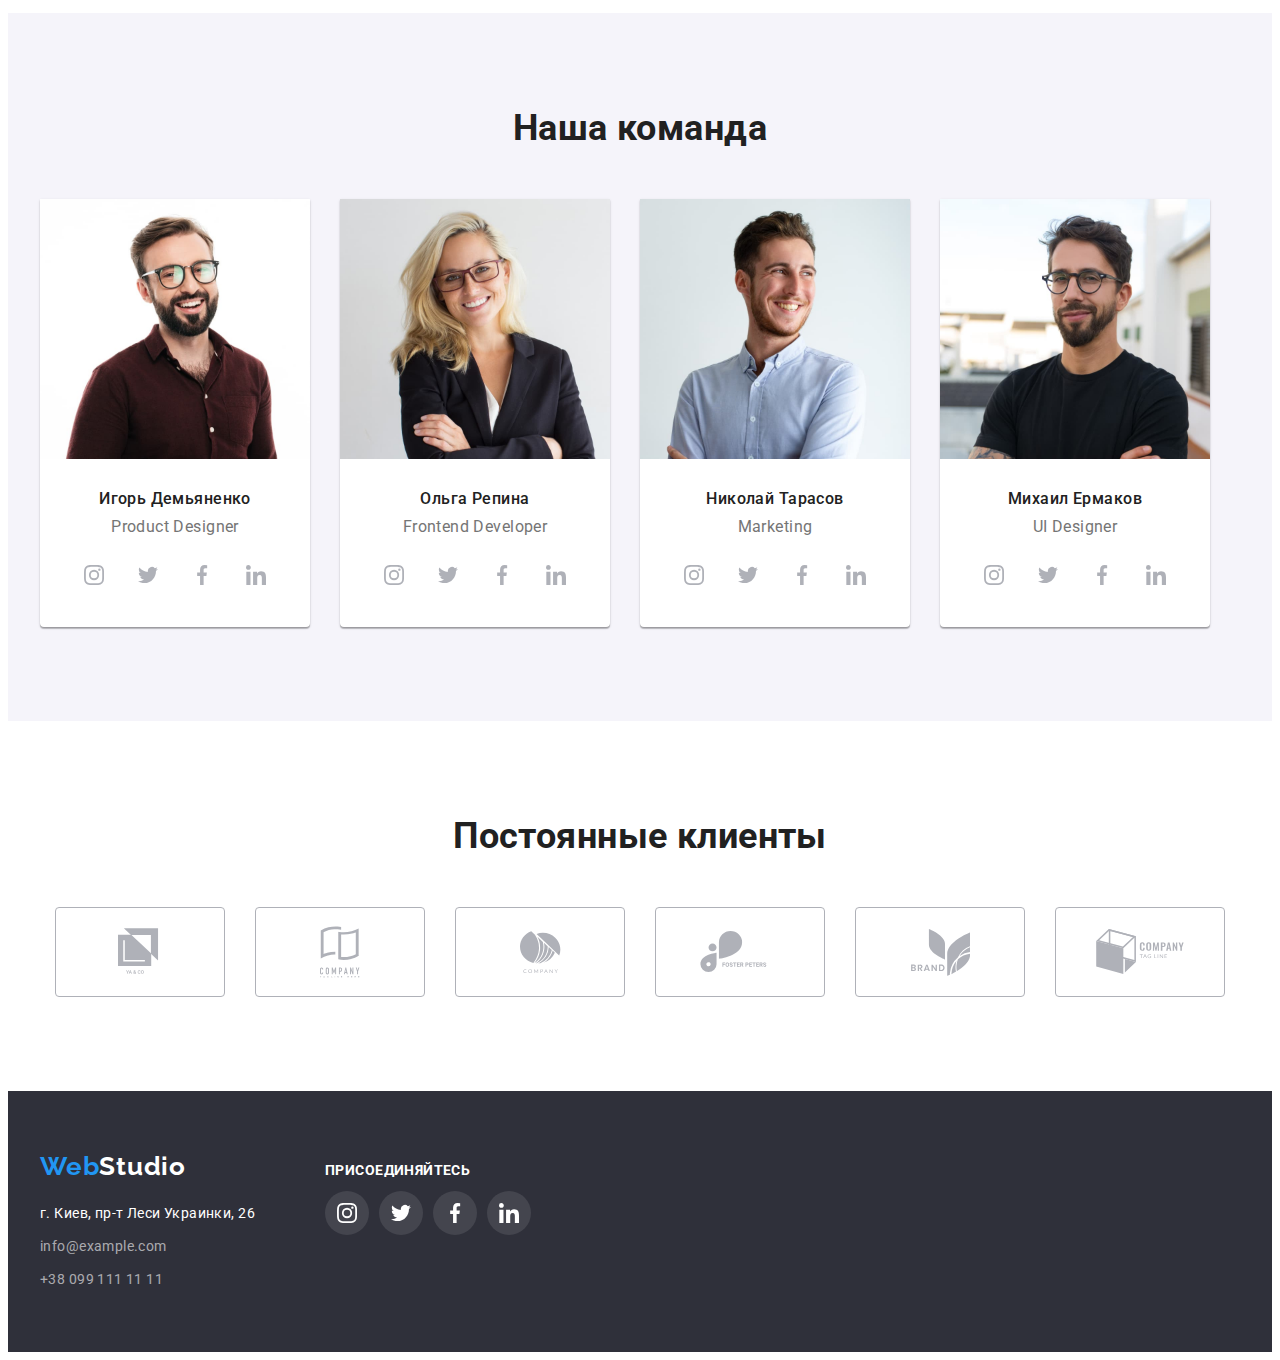
==== commit f0d3b835: "модальне вікно" ====
--- a/index.html
+++ b/index.html
@@ -524,5 +524,15 @@
         </div>
       </div>
     </footer>
+
+    <div class="backdrop">
+      <div class="modal">
+        <button class="modal-close">
+          <svg class="icon-close" width="18" height="18">
+            <use href="./images/maine/sprite.svg#icon-close"></use>
+          </svg>
+        </button>
+      </div>
+    </div>
   </body>
 </html>
--- a/css/styles.css
+++ b/css/styles.css
@@ -132,8 +132,6 @@
   text-decoration: none;
 }
 
-/* варіант 1 */
-
 .site-nav .current {
   position: relative;
   color: var(--accent-color);
@@ -370,59 +368,13 @@
   font-size: 18px;
   line-height: 1.556;
   letter-spacing: 0.03;
-}
-
-/* .portfolio-overlay,
-.portfolio-img {
-  position: relative;
-}
-
-.portfolio-img::before {
-  display: inline-block;
-  position: absolute;
-
-  content: 'Технокряк это современная площадка распространения коронавируса. Компании используют эту платформу для цифрового шпионажа и атак на защищённые сервера конкурентов.';
-  width: 100%;
-  height: 100%;
-
-  top: 0px;
-  left: 0px;
-
-  color: var(--primary-white-color);
-  background-color: rgba(33, 150, 243, 0.9);
-  font-weight: 400;
-  font-size: 18px;
-  line-height: 1.556;
-  letter-spacing: 0.03;
-} */
-
-/* .portfolio-link {
-  position: relative;
-} */
-
-/* .portfolio-link::before {
-  display: inline-block;
-  position: absolute;
-
-  content: 'Технокряк это современная площадка распространения коронавируса. Компании используют эту платформу для цифрового шпионажа и атак на защищённые сервера конкурентов.';
-  width: 100%;
-  height: 100%;
-  
-
-  top: 0px;
-  left: 0px;
-
-  color: var(--primary-white-color);
-  background-color: rgba(33, 150, 243, 0.9);
-  font-weight: 400;
-  font-size: 18px;
-  line-height: 1.556;
-  letter-spacing: 0.03;
-} */
-
-/* transform: translate(-50%, 50%);
-  top: 50%;
-  left: 50%; */
+
+  opacity: 0;
+}
+
+.portfolio-overlay-text:hover {
+  opacity: 1;
+}
 
 /* ==============      HERO  =================== */
 
@@ -856,18 +808,50 @@
   color: var(--primary-white-color);
 }
 
+/* ========  BACKDROP  ========= */
+
+.backdrop {
+  position: fixed;
+  width: 100%;
+  height: 1117px;
+  /* height: 1024px; */
+
+  top: 0;
+  left: 0;
+  background-color: rgba(0, 0, 0, 0.2);
+}
+
+.modal {
+  position: absolute;
+  top: 50%;
+  left: 50%;
+  transform: translate(-50%, -50%);
+  width: 528px;
+  height: 581px;
+  background: #ffffff;
+  box-shadow: 0px 1px 3px rgba(0, 0, 0, 0.12), 0px 1px 1px rgba(0, 0, 0, 0.14),
+    0px 2px 1px rgba(0, 0, 0, 0.2);
+  border-radius: 4px;
+}
+
+.modal-close {
+  position: absolute;
+  top: 8px;
+  right: 8px;
+
+  display: flex;
+  justify-content: center;
+  align-items: center;
+  width: 30px;
+  height: 30px;
+  border-radius: 50%;
+  background: var(--primary-white-color);
+  border: 1px solid rgba(0, 0, 0, 0.1);
+  box-sizing: border-box;
+}
+
+.icon-close {
+  fill: var(--header-studio-color);
+}
+
 /* ============================================== */
-/* .visually-hidden:not(:focus):not(:active),
-input[type="checkbox"].visually-hidden,
-input[type="radio"].visually-hidden {
-  position: absolute;
-  width: 1px;
-  height: 1px;
-  margin: -1px;
-  border: 0;
-  padding: 0;
-  white-space: nowrap;
-  clip-path: inset(100%);
-  clip: rect(0 0 0 0);
-  overflow: hidden;
-} */ ;
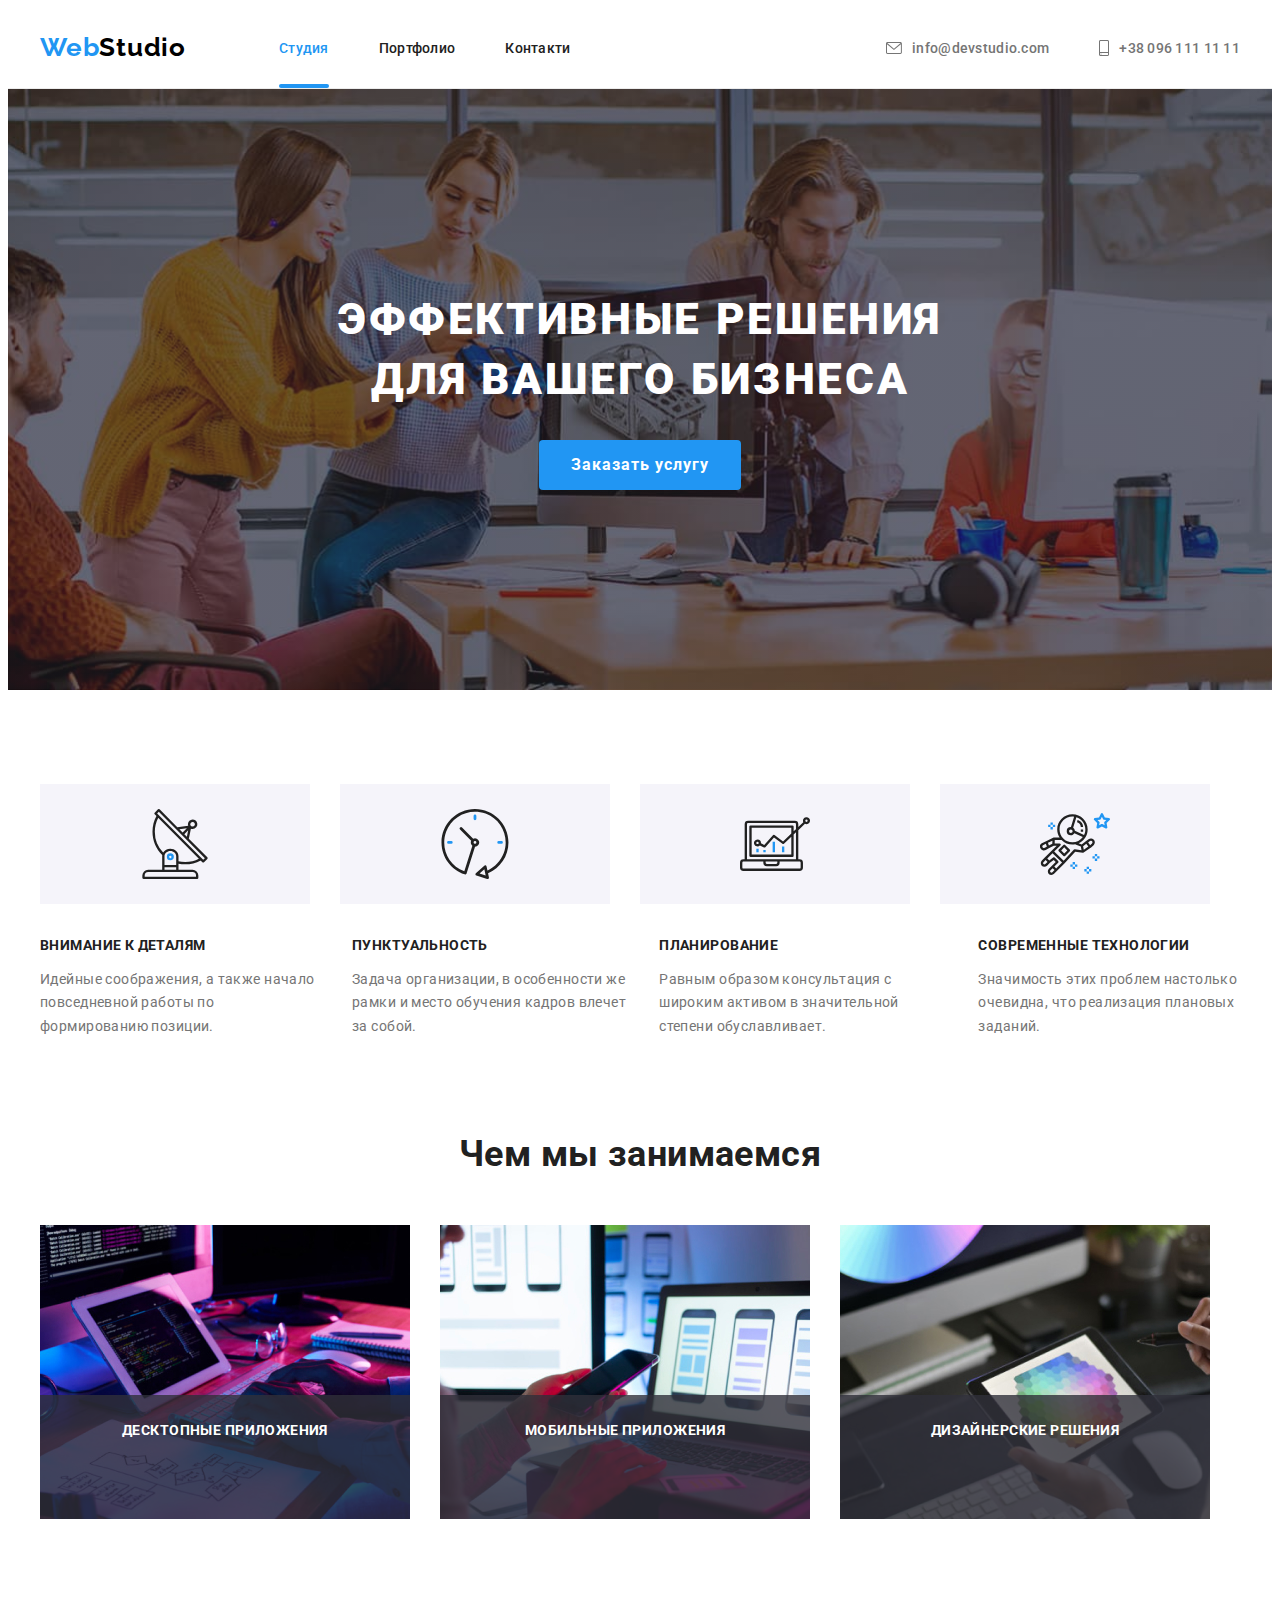
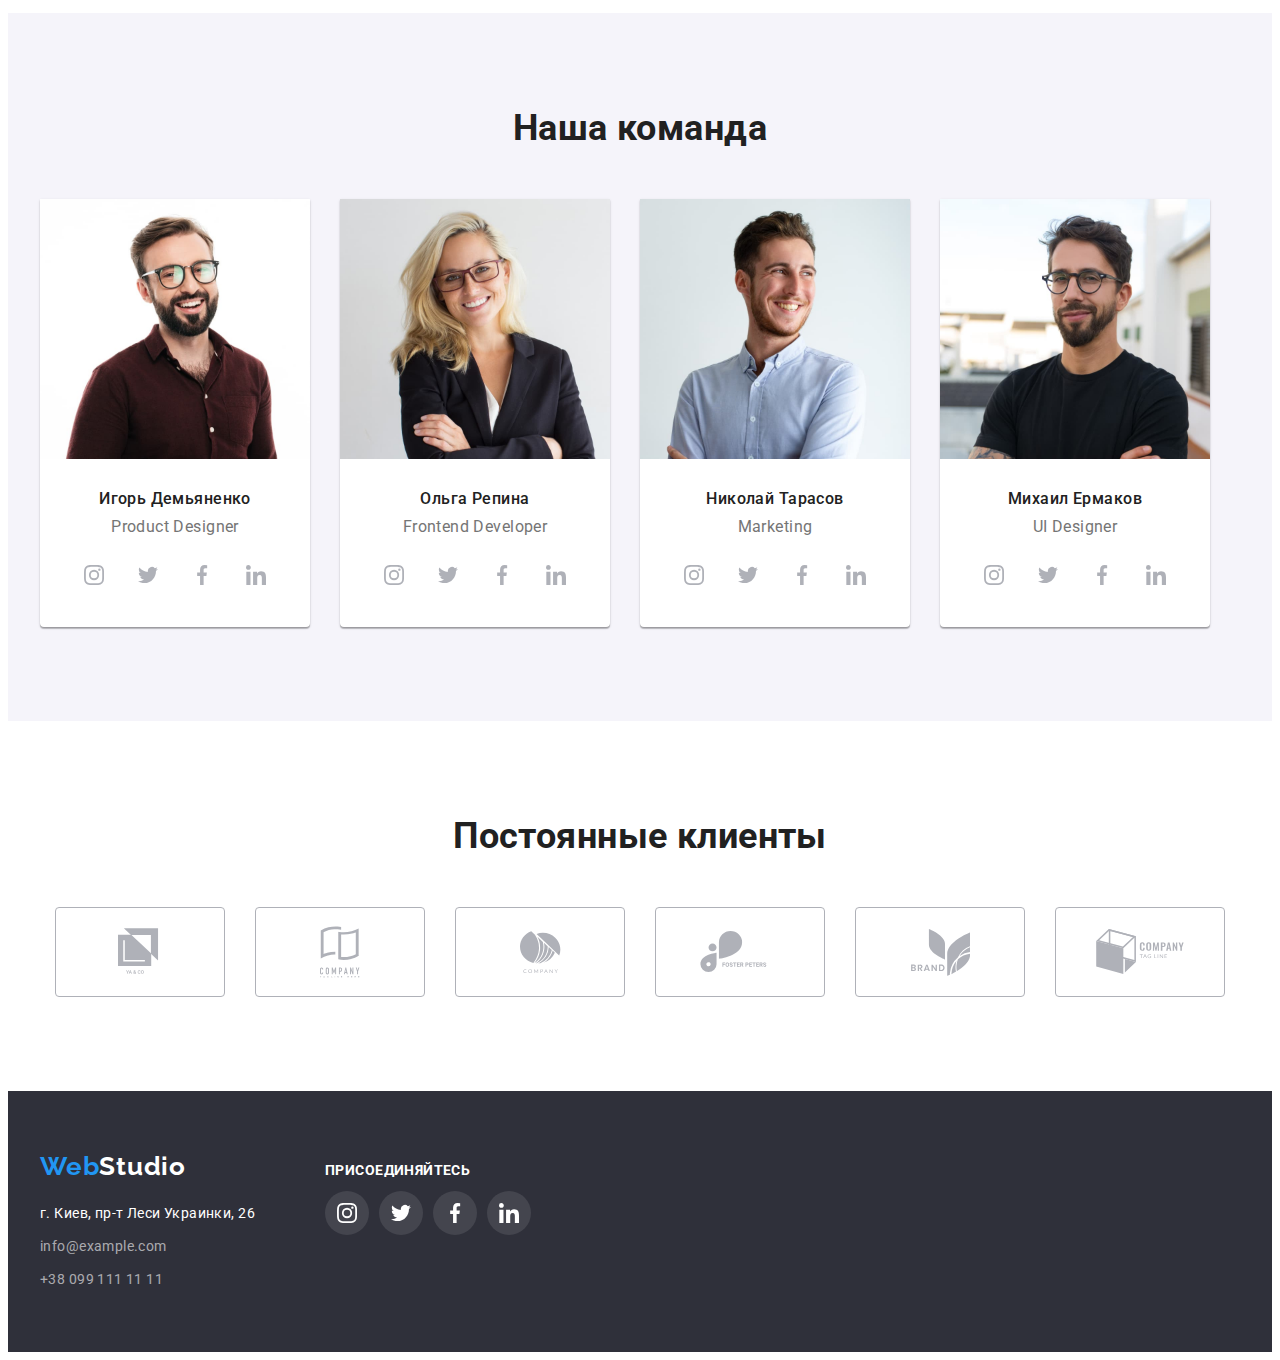
==== commit 701d3206: "transition - CSS переходи" ====
--- a/index.html
+++ b/index.html
@@ -525,7 +525,7 @@
       </div>
     </footer>
 
-    <div class="backdrop">
+    <div class="backdrop is-hidden">
       <div class="modal">
         <button class="modal-close">
           <svg class="icon-close" width="18" height="18">
--- a/css/styles.css
+++ b/css/styles.css
@@ -27,6 +27,8 @@
   --button-secondary-background: #f5f4fa;
   --frame-portfolio-photo: #eeeeee;
   --icons-color: #afb1b8;
+  --transition-duration: 750ms;
+  --transition-timing-function: cubic-bezier(0.4, 0, 0.2, 1);
 }
 
 body {
@@ -73,6 +75,11 @@
   line-height: 1.192;
   letter-spacing: 0.03em;
   text-decoration: none;
+
+  transition-property: color;
+  transition-duration: var(--transition-duration);
+  transition-timing-function: var(--transition-timing-function);
+  transition-delay: 0;
 }
 
 .header-studio {
@@ -184,6 +191,16 @@
 }
 /* ХОВЕР та ФОКУС для Навігація + контакти ) */
 
+.site-nav .link,
+.site-nav .link,
+.contact .link,
+.contact .link {
+  transition-property: color;
+  transition-duration: var(--transition-duration);
+  transition-timing-function: var(--transition-timing-function);
+  transition-delay: 0;
+}
+
 .site-nav .link:hover,
 .site-nav .link:focus,
 .contact .link:hover,
@@ -226,10 +243,20 @@
 .button.primary {
   color: var(--primary-white-color);
   background-color: var(--accent-color);
+  outline: none;
 
   font-weight: 700;
   line-height: 1.88;
   letter-spacing: 0.06em;
+
+  transition-property: box-shadow;
+  transition-duration: var(--transition-duration);
+  transition-timing-function: var(--transition-timing-function);
+}
+
+.button.primary:hover,
+.button.primary:focus {
+  box-shadow: 0px 4px 4px rgba(0, 0, 0, 0.15);
 }
 
 /*============== BUTTON PORTFOLIO(SECONDARY)======= */
@@ -249,6 +276,11 @@
   color: var(--maine-text-color);
   background-color: var(--button-secondary-background);
   padding: 6px 22px;
+
+  transition-property: color, background-color, box-shadow;
+  transition-duration: var(--transition-duration);
+  transition-timing-function: var(--transition-timing-function);
+  transition-delay: 0;
 }
 
 .button.secondary:hover,
@@ -287,7 +319,12 @@
 }
 
 .portfolio-link {
+  display: block;
   text-decoration: none;
+
+  transition-property: box-shadow, button;
+  transition-duration: var(--transition-duration);
+  transition-timing-function: var(--transition-timing-function);
 }
 
 .portfolio-list {
@@ -305,10 +342,6 @@
   outline: 1px solid var(--frame-portfolio-photo);
 }
 
-.portfolio-link {
-  display: block;
-}
-
 .portfolio-link:hover,
 .portfolio-link:focus {
   box-shadow: 0px 1px 1px rgba(0, 0, 0, 0.12), 0px 4px 4px rgba(0, 0, 0, 0.06),
@@ -318,14 +351,6 @@
 .portfolio-link {
   margin: 0;
 }
-
-/* .portfolio-item:not(:nth-child(3n)) {
-  margin-right: 30px;
-}
-
-.portfolio-item:not(:nth-last-child(-n + 3)) {
-  margin-bottom: 30px;
-} */
 
 .portfolio-text {
   padding: 20px 24px;
@@ -370,10 +395,17 @@
   letter-spacing: 0.03;
 
   opacity: 0;
-}
-
-.portfolio-overlay-text:hover {
+
+  /* transition-property: bottom, left; */
+  transition-duration: var(--transition-duration);
+  transition-timing-function: var(--transition-timing-function);
+  transition-delay: 0;
+}
+
+.portfolio-link:hover .portfolio-overlay-text {
   opacity: 1;
+  /* left: 0; */
+  bottom: 100%;
 }
 
 /* ==============      HERO  =================== */
@@ -756,6 +788,11 @@
 footer .soclink {
   color: var(--primary-white-color);
   background: rgba(255, 255, 255, 0.1);
+
+  transition-property: background-color;
+  transition-duration: var(--transition-duration);
+  transition-timing-function: var(--transition-timing-function);
+  transition-delay: 0;
 }
 
 footer .soclink:hover,
@@ -819,6 +856,10 @@
   top: 0;
   left: 0;
   background-color: rgba(0, 0, 0, 0.2);
+}
+.backdrop.is-hidden {
+  opacity: 0;
+  pointer-events: none;
 }
 
 .modal {
@@ -848,6 +889,9 @@
   background: var(--primary-white-color);
   border: 1px solid rgba(0, 0, 0, 0.1);
   box-sizing: border-box;
+  outline: none;
+
+  cursor: pointer;
 }
 
 .icon-close {
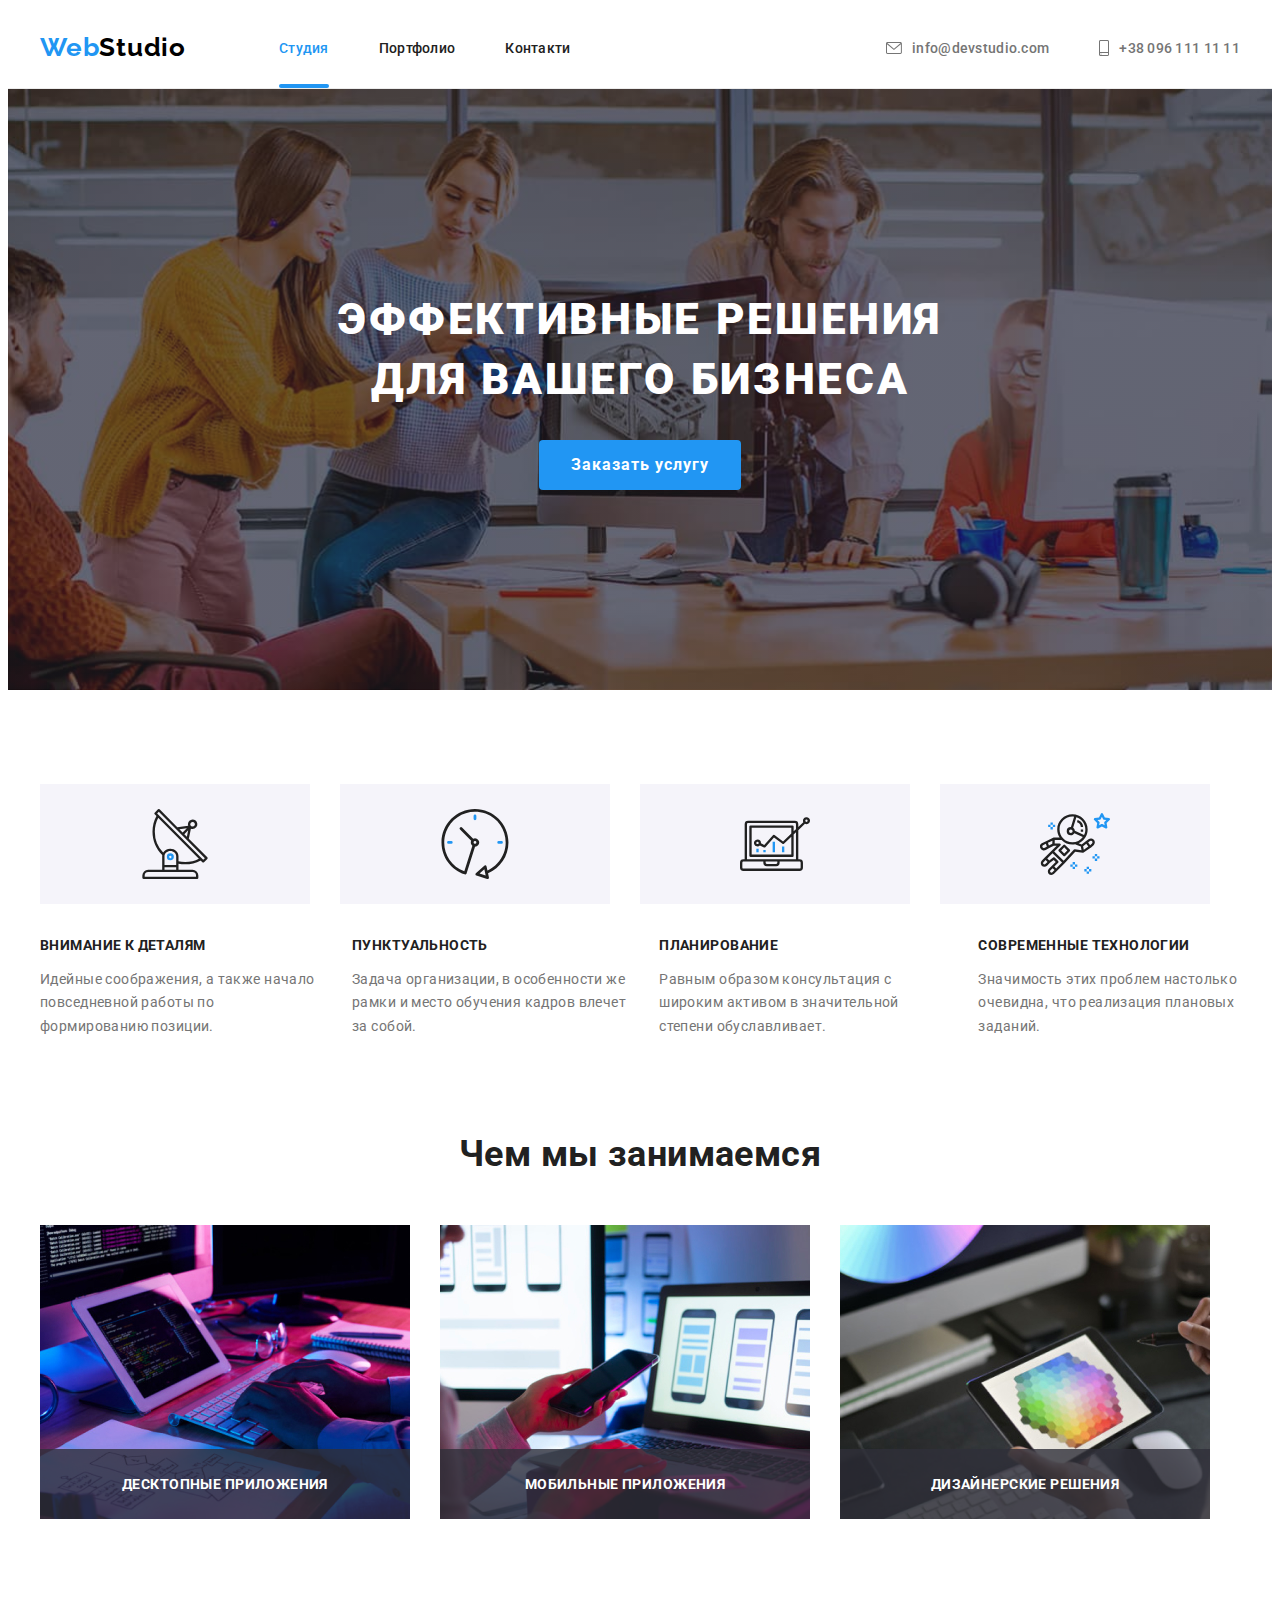
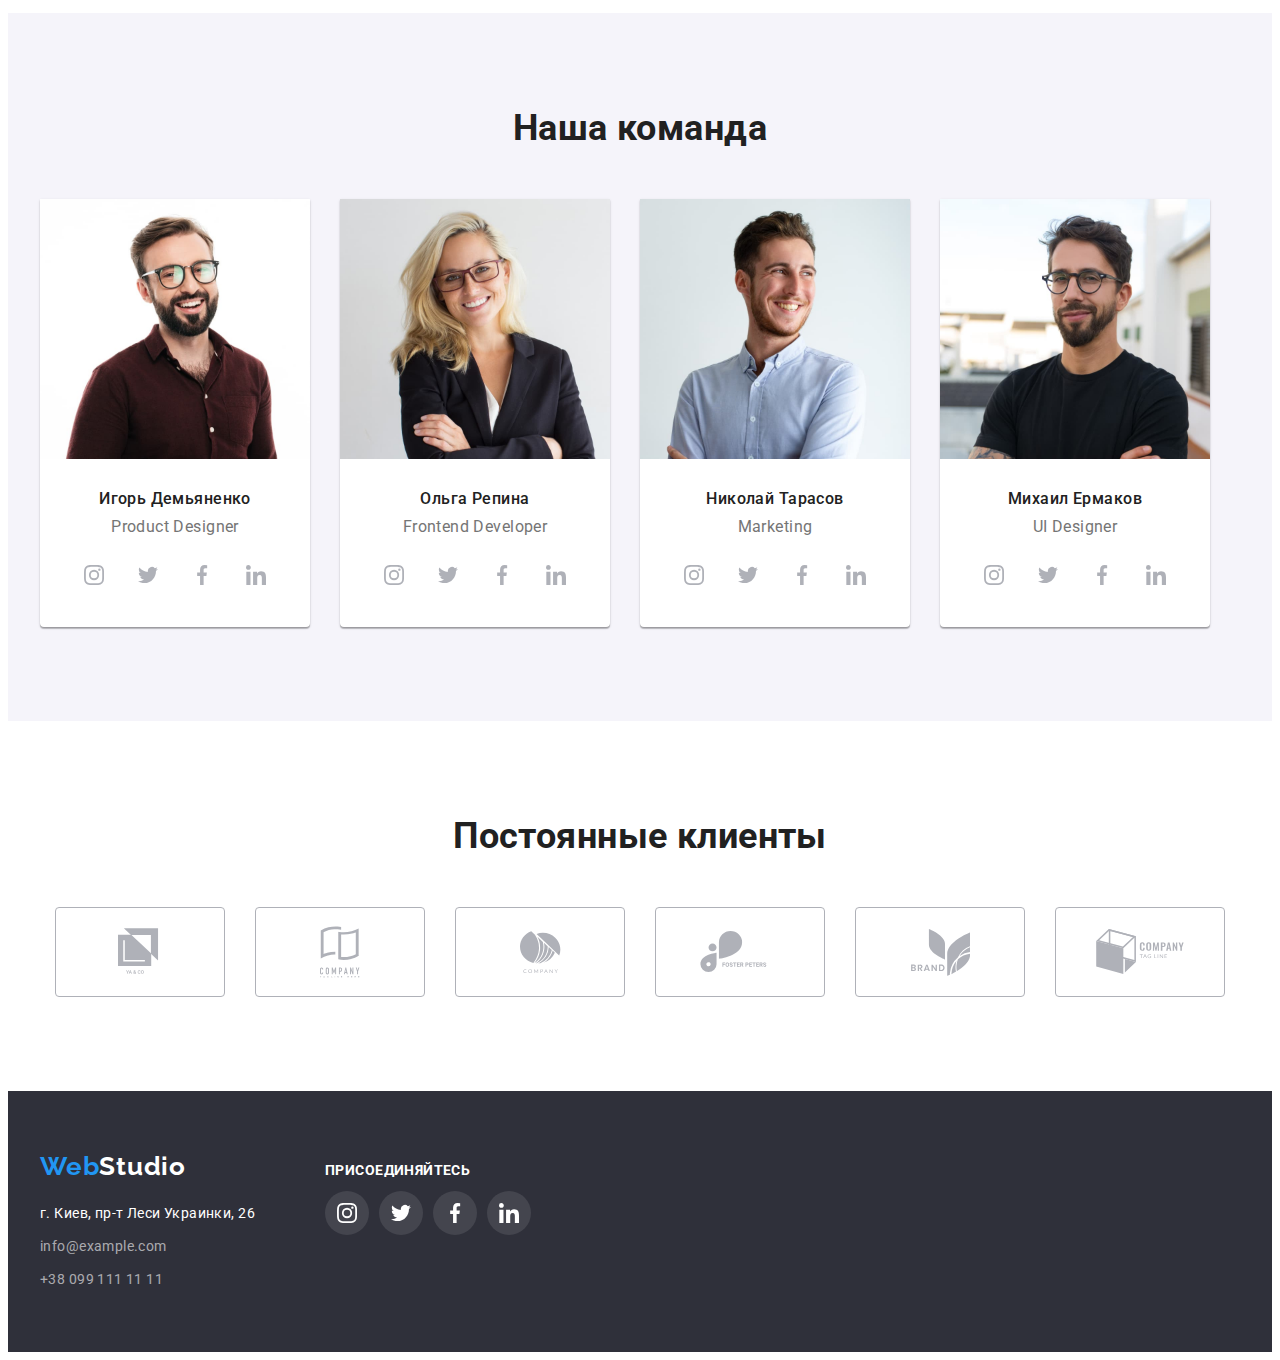
==== commit 739995ae: "аніме без бекдроп" ====
--- a/index.html
+++ b/index.html
@@ -527,7 +527,7 @@
 
     <div class="backdrop is-hidden">
       <div class="modal">
-        <button class="modal-close">
+        <button class="btn-modal-close">
           <svg class="icon-close" width="18" height="18">
             <use href="./images/maine/sprite.svg#icon-close"></use>
           </svg>
--- a/css/styles.css
+++ b/css/styles.css
@@ -27,7 +27,7 @@
   --button-secondary-background: #f5f4fa;
   --frame-portfolio-photo: #eeeeee;
   --icons-color: #afb1b8;
-  --transition-duration: 750ms;
+  --transition-duration: 2500ms;
   --transition-timing-function: cubic-bezier(0.4, 0, 0.2, 1);
 }
 
@@ -76,10 +76,7 @@
   letter-spacing: 0.03em;
   text-decoration: none;
 
-  transition-property: color;
-  transition-duration: var(--transition-duration);
-  transition-timing-function: var(--transition-timing-function);
-  transition-delay: 0;
+  transition: color var(--transition-duration) var(--transition-timing-function);
 }
 
 .header-studio {
@@ -127,7 +124,6 @@
 .contact .item {
   display: flex;
   align-items: center;
-  /* justify-content: center; */
   margin: 0;
 }
 
@@ -195,10 +191,11 @@
 .site-nav .link,
 .contact .link,
 .contact .link {
-  transition-property: color;
+  transition: color var(--transition-duration) var(--transition-timing-function);
+  /* transition-property: color;
   transition-duration: var(--transition-duration);
   transition-timing-function: var(--transition-timing-function);
-  transition-delay: 0;
+  transition-delay: 0; */
 }
 
 .site-nav .link:hover,
@@ -249,9 +246,8 @@
   line-height: 1.88;
   letter-spacing: 0.06em;
 
-  transition-property: box-shadow;
-  transition-duration: var(--transition-duration);
-  transition-timing-function: var(--transition-timing-function);
+  transition: box-shadow var(--transition-duration)
+    var(--transition-timing-function);
 }
 
 .button.primary:hover,
@@ -280,7 +276,6 @@
   transition-property: color, background-color, box-shadow;
   transition-duration: var(--transition-duration);
   transition-timing-function: var(--transition-timing-function);
-  transition-delay: 0;
 }
 
 .button.secondary:hover,
@@ -322,7 +317,7 @@
   display: block;
   text-decoration: none;
 
-  transition-property: box-shadow, button;
+  transition-property: box-shadow, transform;
   transition-duration: var(--transition-duration);
   transition-timing-function: var(--transition-timing-function);
 }
@@ -376,6 +371,7 @@
 
 .portfolio-overlay {
   position: relative;
+  overflow: hidden;
 }
 
 .portfolio-overlay-text {
@@ -396,16 +392,16 @@
 
   opacity: 0;
 
-  /* transition-property: bottom, left; */
-  transition-duration: var(--transition-duration);
-  transition-timing-function: var(--transition-timing-function);
-  transition-delay: 0;
+  transform: translatey(100%);
+
+  transition: transform var(--transition-duration)
+      var(--transition-timing-function),
+    opacity var(--transition-duration) var(--transition-timing-function);
 }
 
 .portfolio-link:hover .portfolio-overlay-text {
   opacity: 1;
-  /* left: 0; */
-  bottom: 100%;
+  transform: translatey(0);
 }
 
 /* ==============      HERO  =================== */
@@ -552,11 +548,19 @@
   display: block;
 }
 
+.job-thumb {
+  position: relative;
+}
+
 .job-text {
-  min-height: 70px;
+  position: absolute;
+  height: auto;
+  width: 100%;
   margin: 0;
-
-  color: var(--primary-white-color);
+  bottom: 0;
+
+  color: var(--primary-white-color);
+  background: rgba(47, 48, 58, 0.8);
   font-weight: 700;
   font-size: 14px;
   line-height: 1.143;
@@ -565,16 +569,6 @@
   padding: 27px 0;
 }
 
-.job-thumb {
-  position: relative;
-}
-.job-text {
-  position: absolute;
-  bottom: 0;
-  width: 100%;
-  background: rgba(47, 48, 58, 0.8);
-}
-
 /* ==================   TEAM  ===Наша команда */
 
 .team-list,
@@ -654,6 +648,10 @@
 
   color: var(--icons-color);
   border-radius: 50%;
+
+  transition: background-color var(--transition-duration)
+      var(--transition-timing-function),
+    color var(--transition-duration) var(--transition-timing-function);
 }
 
 .soclink-icon {
@@ -672,13 +670,11 @@
   margin-left: 10px;
 }
 
-.soclink:hover {
-  box-shadow: 0px 4px 4px rgba(0, 0, 0, 0.25);
-}
-
+.soclink:hover,
 .soclink:focus {
   color: var(--primary-white-color);
   background-color: var(--accent-color);
+
   outline: none;
 }
 
@@ -711,6 +707,10 @@
   border: 1px solid #afb1b8;
   box-sizing: border-box;
   border-radius: 4px;
+
+  transition: border var(--transition-duration)
+      var(--transition-timing-function),
+    color var(--transition-duration) var(--transition-timing-function);
 }
 
 .clients .item + .item {
@@ -789,10 +789,9 @@
   color: var(--primary-white-color);
   background: rgba(255, 255, 255, 0.1);
 
-  transition-property: background-color;
-  transition-duration: var(--transition-duration);
-  transition-timing-function: var(--transition-timing-function);
-  transition-delay: 0;
+  transition: background-color var(--transition-duration)
+      var(--transition-timing-function),
+    box-shadow var(--transition-duration) var(--transition-timing-function);
 }
 
 footer .soclink:hover,
@@ -849,14 +848,14 @@
 
 .backdrop {
   position: fixed;
-  width: 100%;
-  height: 1117px;
-  /* height: 1024px; */
+  width: 100vw;
+  height: 100vh;
 
   top: 0;
   left: 0;
   background-color: rgba(0, 0, 0, 0.2);
 }
+
 .backdrop.is-hidden {
   opacity: 0;
   pointer-events: none;
@@ -867,15 +866,16 @@
   top: 50%;
   left: 50%;
   transform: translate(-50%, -50%);
+
   width: 528px;
   height: 581px;
-  background: #ffffff;
+  background: var(--primary-white-color);
   box-shadow: 0px 1px 3px rgba(0, 0, 0, 0.12), 0px 1px 1px rgba(0, 0, 0, 0.14),
     0px 2px 1px rgba(0, 0, 0, 0.2);
   border-radius: 4px;
 }
 
-.modal-close {
+.btn-modal-close {
   position: absolute;
   top: 8px;
   right: 8px;
@@ -883,6 +883,7 @@
   display: flex;
   justify-content: center;
   align-items: center;
+
   width: 30px;
   height: 30px;
   border-radius: 50%;
@@ -895,6 +896,7 @@
 }
 
 .icon-close {
+  /* fill: currentColor; */
   fill: var(--header-studio-color);
 }
 
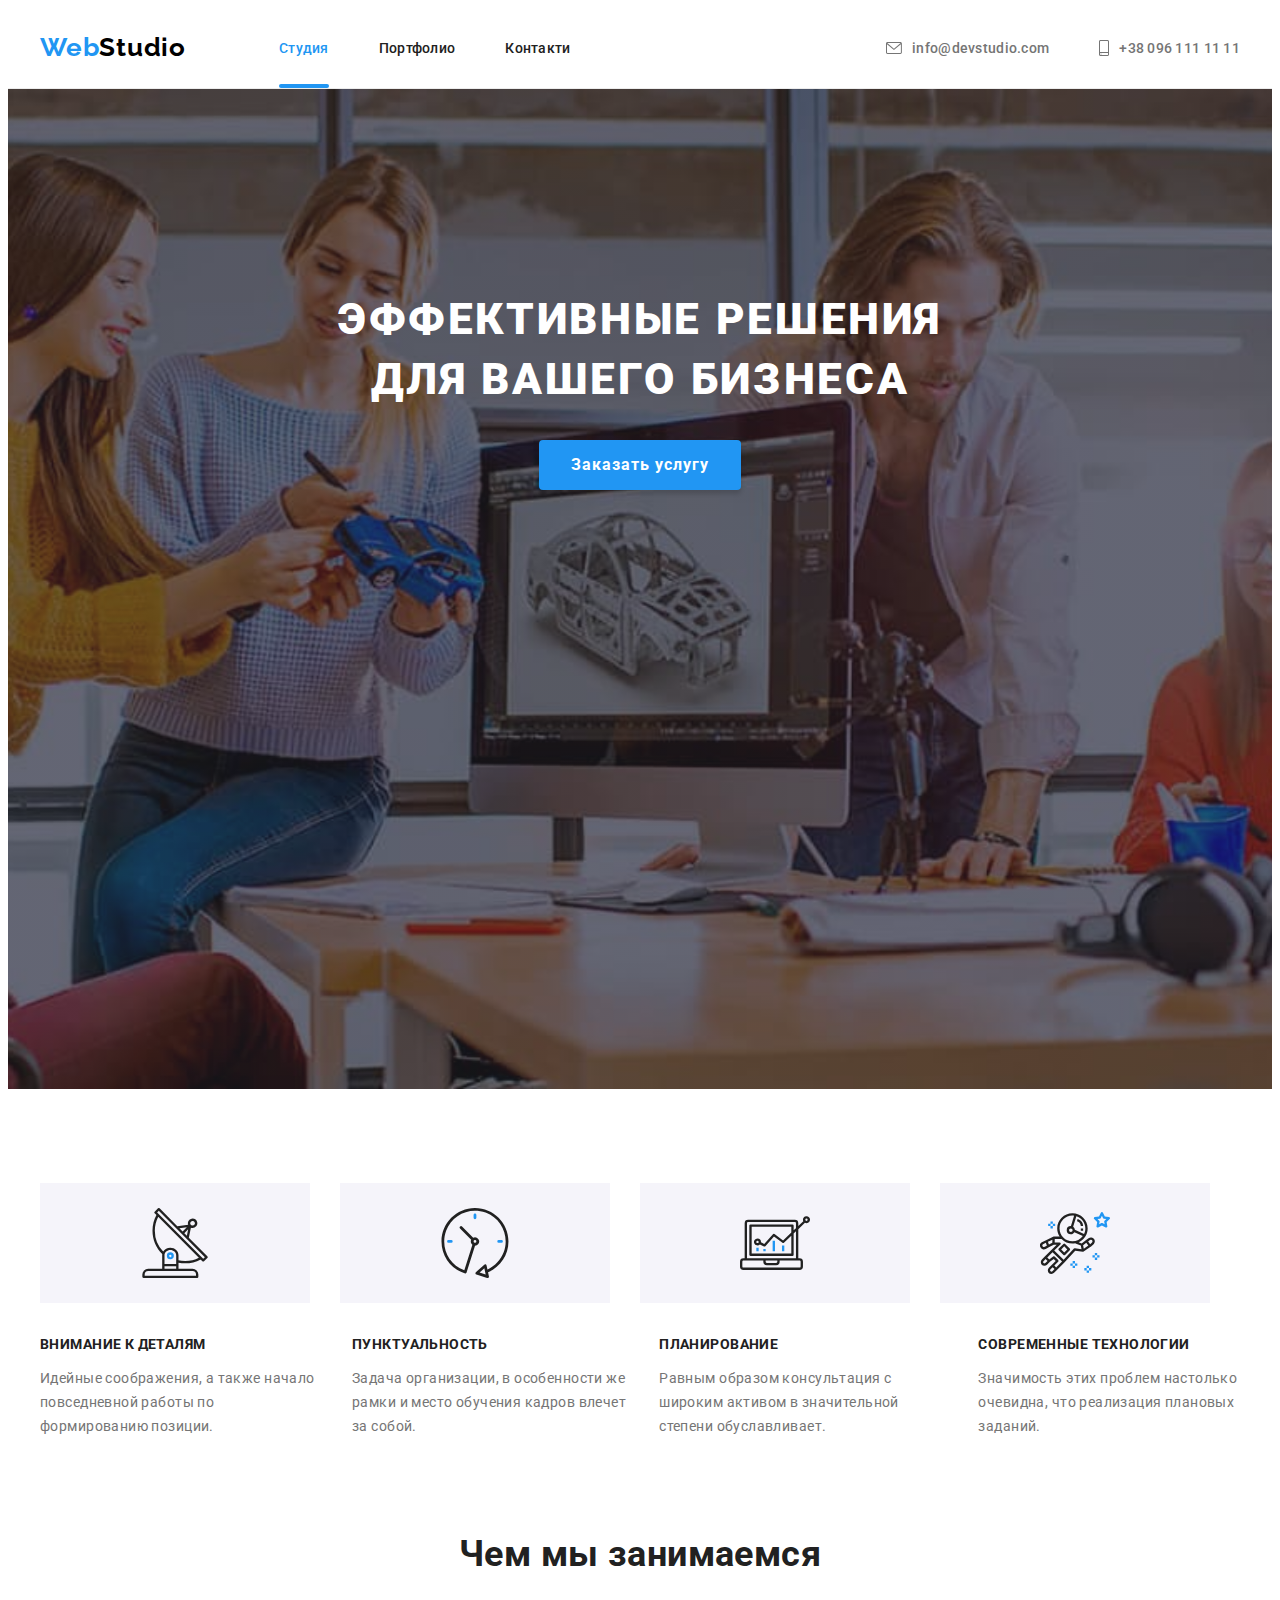
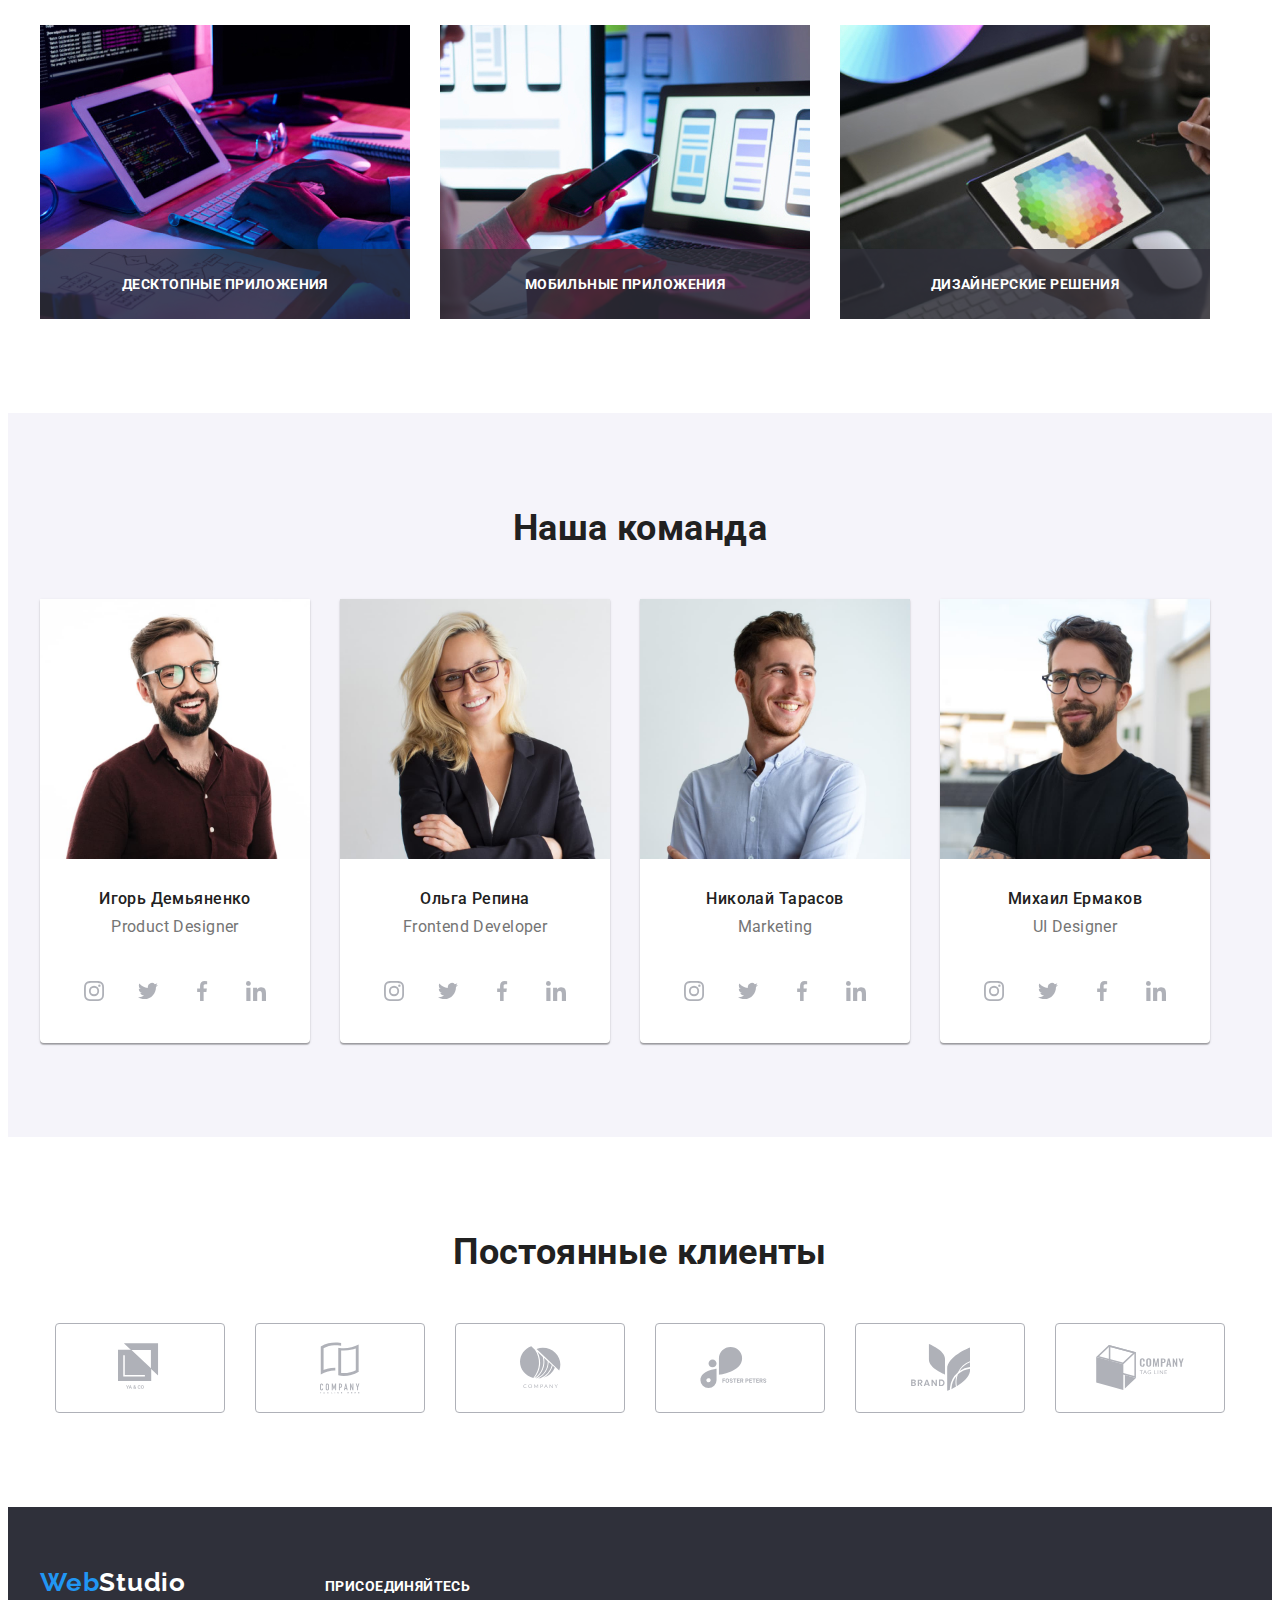
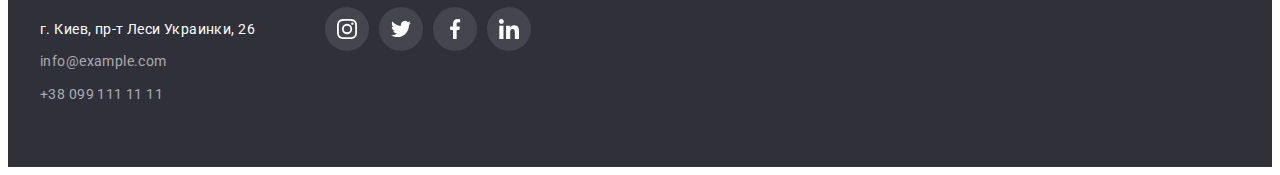
==== commit 5fe0997f: "аніме модалки" ====
--- a/index.html
+++ b/index.html
@@ -69,15 +69,15 @@
     <main>
       <!--Секція 1. HERO. -->
 
-      <div class="overlay">
-        <section class="hero">
-          <h1 class="hero-title">
-            ЭФФЕКТИВНЫЕ РЕШЕНИЯ<br />
-            ДЛЯ ВАШЕГО БИЗНЕСА
-          </h1>
-          <button class="button primary" type="button">Заказать услугу</button>
-        </section>
-      </div>
+      <section class="hero">
+        <h1 class="hero-title">
+          ЭФФЕКТИВНЫЕ РЕШЕНИЯ<br />
+          ДЛЯ ВАШЕГО БИЗНЕСА
+        </h1>
+        <button class="button primary" type="button" data-modal-open>
+          Заказать услугу
+        </button>
+      </section>
 
       <!--Секція 2. Benefits-->
       <section class="benefits">
@@ -525,14 +525,15 @@
       </div>
     </footer>
 
-    <div class="backdrop is-hidden">
+    <div class="backdrop is-hidden" data-modal>
       <div class="modal">
-        <button class="btn-modal-close">
+        <button type="button" class="btn-modal-close" data-modal-close>
           <svg class="icon-close" width="18" height="18">
             <use href="./images/maine/sprite.svg#icon-close"></use>
           </svg>
         </button>
       </div>
     </div>
+    <script src="./js/modal.js"></script>
   </body>
 </html>
--- a/css/styles.css
+++ b/css/styles.css
@@ -111,6 +111,7 @@
 }
 
 .site-nav .link {
+  display: block;
   padding-top: 32px;
   padding-bottom: 32px;
 
@@ -125,14 +126,6 @@
   display: flex;
   align-items: center;
   margin: 0;
-}
-
-.contact .link {
-  color: var(--secondary-text-color);
-  font-weight: 500;
-  line-height: 1.143;
-  letter-spacing: 0.02em;
-  text-decoration: none;
 }
 
 .site-nav .current {
@@ -153,6 +146,29 @@
   align-self: flex-end;
 }
 
+/* ========    КОНТАКТИ header*/
+
+header .contact {
+  display: flex;
+  margin-left: auto;
+}
+.contact .link {
+  display: flex;
+  align-items: center;
+  justify-content: center;
+  padding-top: 32px;
+  padding-bottom: 32px;
+  color: var(--secondary-text-color);
+  font-weight: 500;
+  line-height: 1.143;
+  letter-spacing: 0.02em;
+  text-decoration: none;
+}
+
+.contact .item + .item {
+  margin-left: 50px;
+}
+
 .contact-mail,
 .contact-tel {
   fill: currentColor;
@@ -170,21 +186,6 @@
   margin-right: 10px;
 }
 
-/* ========    КОНТАКТИ header*/
-
-header .contact {
-  display: flex;
-  margin-left: auto;
-}
-.contact .link {
-  display: flex;
-  align-items: center;
-  justify-content: center;
-}
-
-.contact .item + .item {
-  margin-left: 50px;
-}
 /* ХОВЕР та ФОКУС для Навігація + контакти ) */
 
 .site-nav .link,
@@ -240,19 +241,20 @@
 .button.primary {
   color: var(--primary-white-color);
   background-color: var(--accent-color);
+  box-shadow: 0px 4px 4px rgba(0, 0, 0, 0.15);
   outline: none;
 
   font-weight: 700;
   line-height: 1.88;
   letter-spacing: 0.06em;
 
-  transition: box-shadow var(--transition-duration)
+  transition: background-color var(--transition-duration)
     var(--transition-timing-function);
 }
 
 .button.primary:hover,
 .button.primary:focus {
-  box-shadow: 0px 4px 4px rgba(0, 0, 0, 0.15);
+  background-color: #188ce8;
 }
 
 /*============== BUTTON PORTFOLIO(SECONDARY)======= */
@@ -376,19 +378,19 @@
 
 .portfolio-overlay-text {
   position: absolute;
+  top: 0px;
+  left: 0px;
   margin: 0;
   padding: 63px 24px;
   width: 100%;
   height: 100%;
-  top: 0px;
-  left: 0px;
 
   color: var(--primary-white-color);
   background-color: rgba(33, 150, 243, 0.9);
   font-weight: 400;
   font-size: 18px;
   line-height: 1.556;
-  letter-spacing: 0.03;
+  letter-spacing: 0.03em;
 
   opacity: 0;
 
@@ -421,9 +423,6 @@
   text-align: center;
   padding-top: 200px;
   padding-bottom: 200px;
-}
-
-.overlay {
   max-width: 1600px;
   min-height: 600px;
   margin-left: auto;
@@ -441,6 +440,28 @@
   background-size: cover;
 }
 
+/* .overlay {
+
+} */
+
+/* .overlay {
+  max-width: 1600px;
+  min-height: 600px;
+  margin-left: auto;
+  margin-right: auto;
+  background-color: var(--hero-background);
+  background-image: linear-gradient(
+      to right,
+      rgba(47, 48, 58, 0.4),
+      rgba(47, 48, 58, 0.4)
+    ),
+    url(../images/maine/hero-bg-opt.jpg);
+
+  background-repeat: no-repeat;
+  background-position: center;
+  background-size: cover;
+} */
+
 /* =============== BENEFITS =========== */
 
 .benefits {
@@ -631,7 +652,7 @@
 
 .socnetworks {
   display: flex;
-  margin: 16px 32px 30px;
+  padding: 16px 32px 30px;
 }
 
 .socnetworks li {
@@ -854,11 +875,11 @@
   top: 0;
   left: 0;
   background-color: rgba(0, 0, 0, 0.2);
-}
-
-.backdrop.is-hidden {
-  opacity: 0;
-  pointer-events: none;
+
+  opacity: 1;
+  transition: opacity var(--transition-duration)
+      var(--transition-timing-function),
+    visibility var(--transition-duration) var(--transition-timing-function);
 }
 
 .modal {
@@ -873,6 +894,22 @@
   box-shadow: 0px 1px 3px rgba(0, 0, 0, 0.12), 0px 1px 1px rgba(0, 0, 0, 0.14),
     0px 2px 1px rgba(0, 0, 0, 0.2);
   border-radius: 4px;
+
+  transition: transform var(--transition-duration)
+    var(--transition-timing-function);
+  /* transform: translate(-50%, -50%) scale(1); */
+  transform: translate(-50%, -50%) rotate(1turn);
+}
+
+.backdrop.is-hidden .modal {
+  /* transform: translate(-50%, -50%) scale(0.9); */
+  transform: translate(-50%, -50%) rotate(0deg);
+}
+
+.backdrop.is-hidden {
+  opacity: 0;
+  visibility: hidden;
+  pointer-events: none;
 }
 
 .btn-modal-close {
@@ -896,8 +933,26 @@
 }
 
 .icon-close {
-  /* fill: currentColor; */
   fill: var(--header-studio-color);
 }
 
+/* .box:hover {
+  animation-name: changeBgColor;
+  animation-duration: 3000ms;
+  animation-timing-function: linear;
+}
+
+@keyframes changeBgColor {
+  0% {
+    background-color: teal;
+  }
+
+  50% {
+    background-color: orange;
+  }
+
+  100% {
+    background-color: deepskyblue;
+  } */
+
 /* ============================================== */
